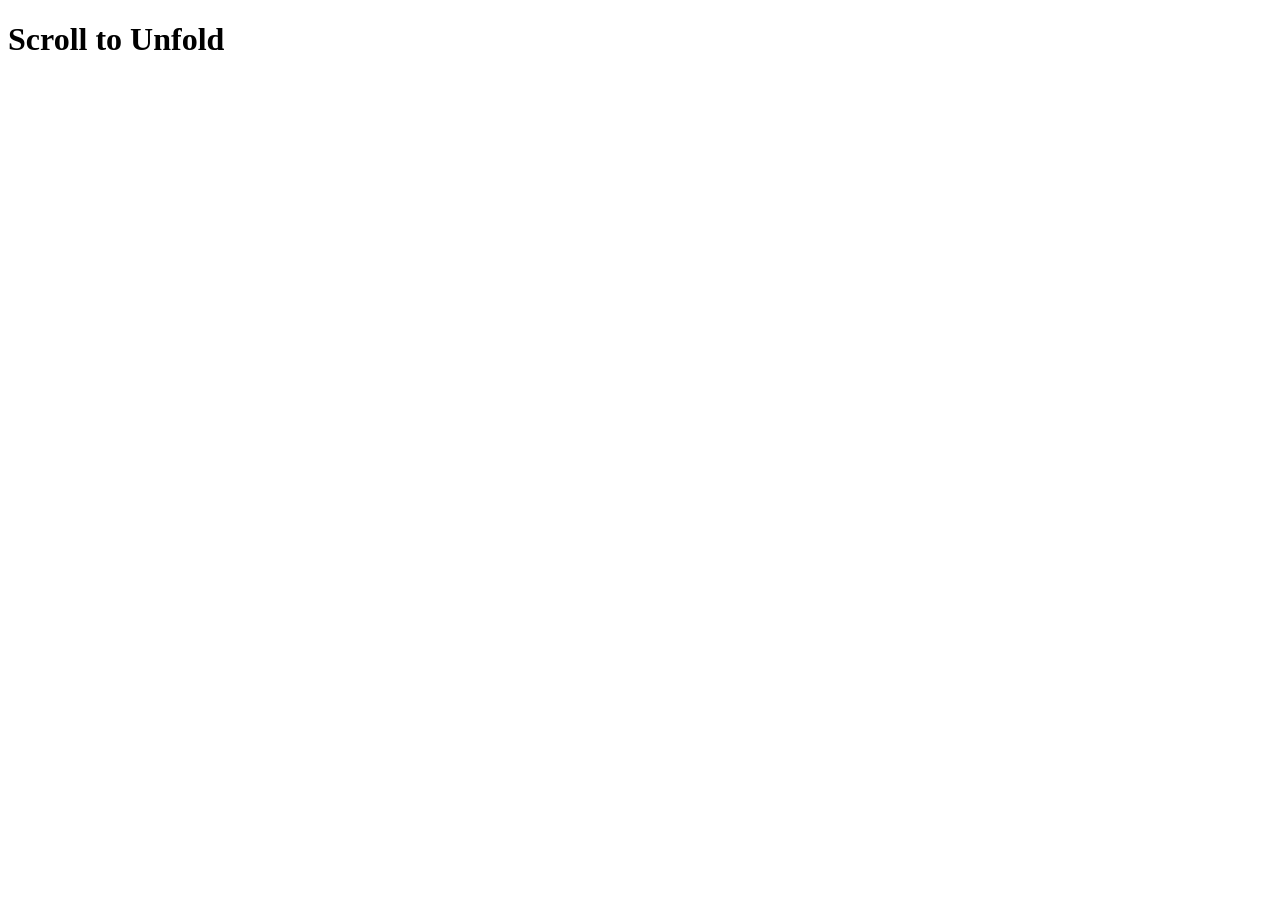
==== index.html @ ff573150 "Folding_animation" ====
<!doctype html>
<html lang="en">
<head>
  <meta charset="utf-8" />
  <meta name="viewport" content="width=device-width, initial-scale=1" />
  <title>Scroll Tri-Fold Animation</title>
</head>
<body>
  <header class="intro">
    <h1>Scroll to Unfold</h1>
  </header>

  <div class="spacer" aria-hidden="true"></div>

  <section class="scene" id="scene" aria-label="Scroll animation scene">
    <div class="stage">
      <div class="fold" id="fold">
        <div class="panel left" id="left" aria-hidden="true"></div>
        <div class="panel center" id="center" aria-hidden="true"></div>
        <div class="panel right" id="right" aria-hidden="true"></div>
        <div class="edge-shadow left" aria-hidden="true"></div>
        <div class="edge-shadow right" aria-hidden="true"></div>
      </div>
    </div>
  </section>

  <div class="spacer" aria-hidden="true"></div>

  <script src="script.js" defer></script>
</body>
</html>
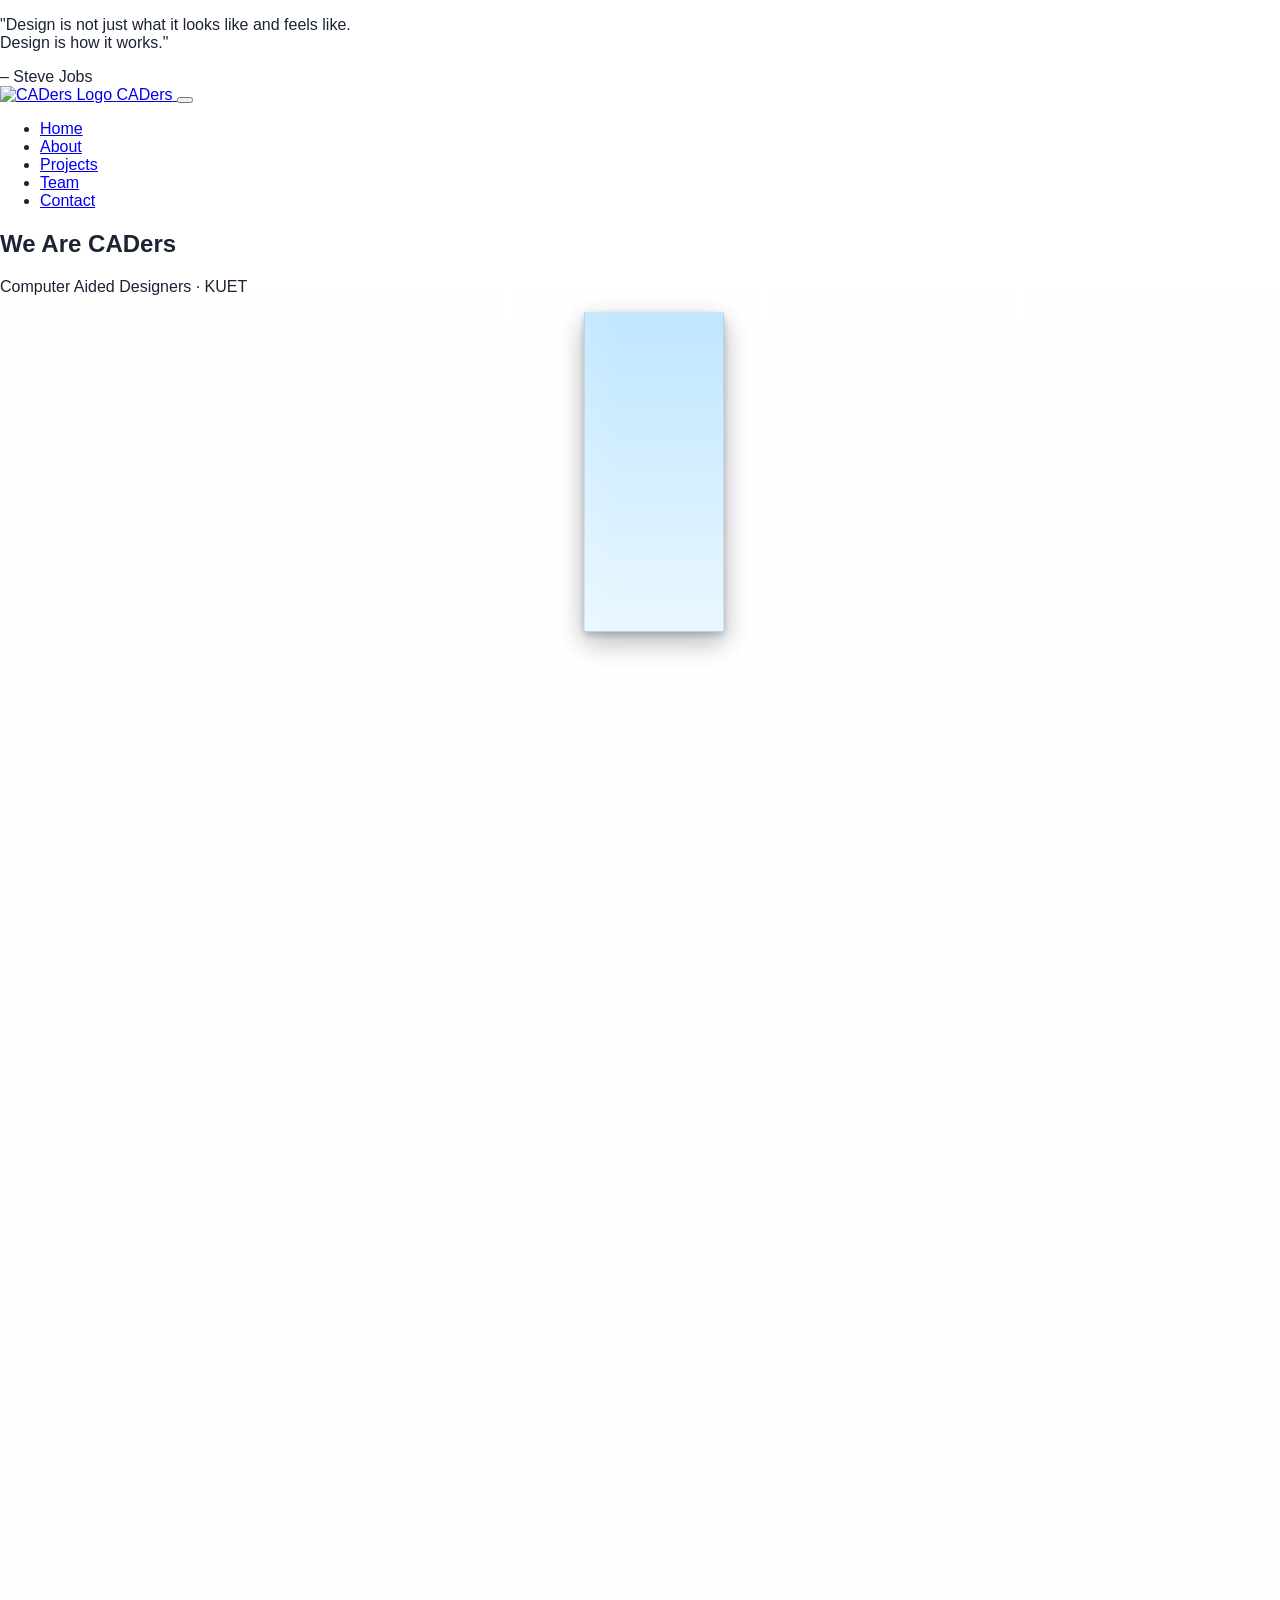
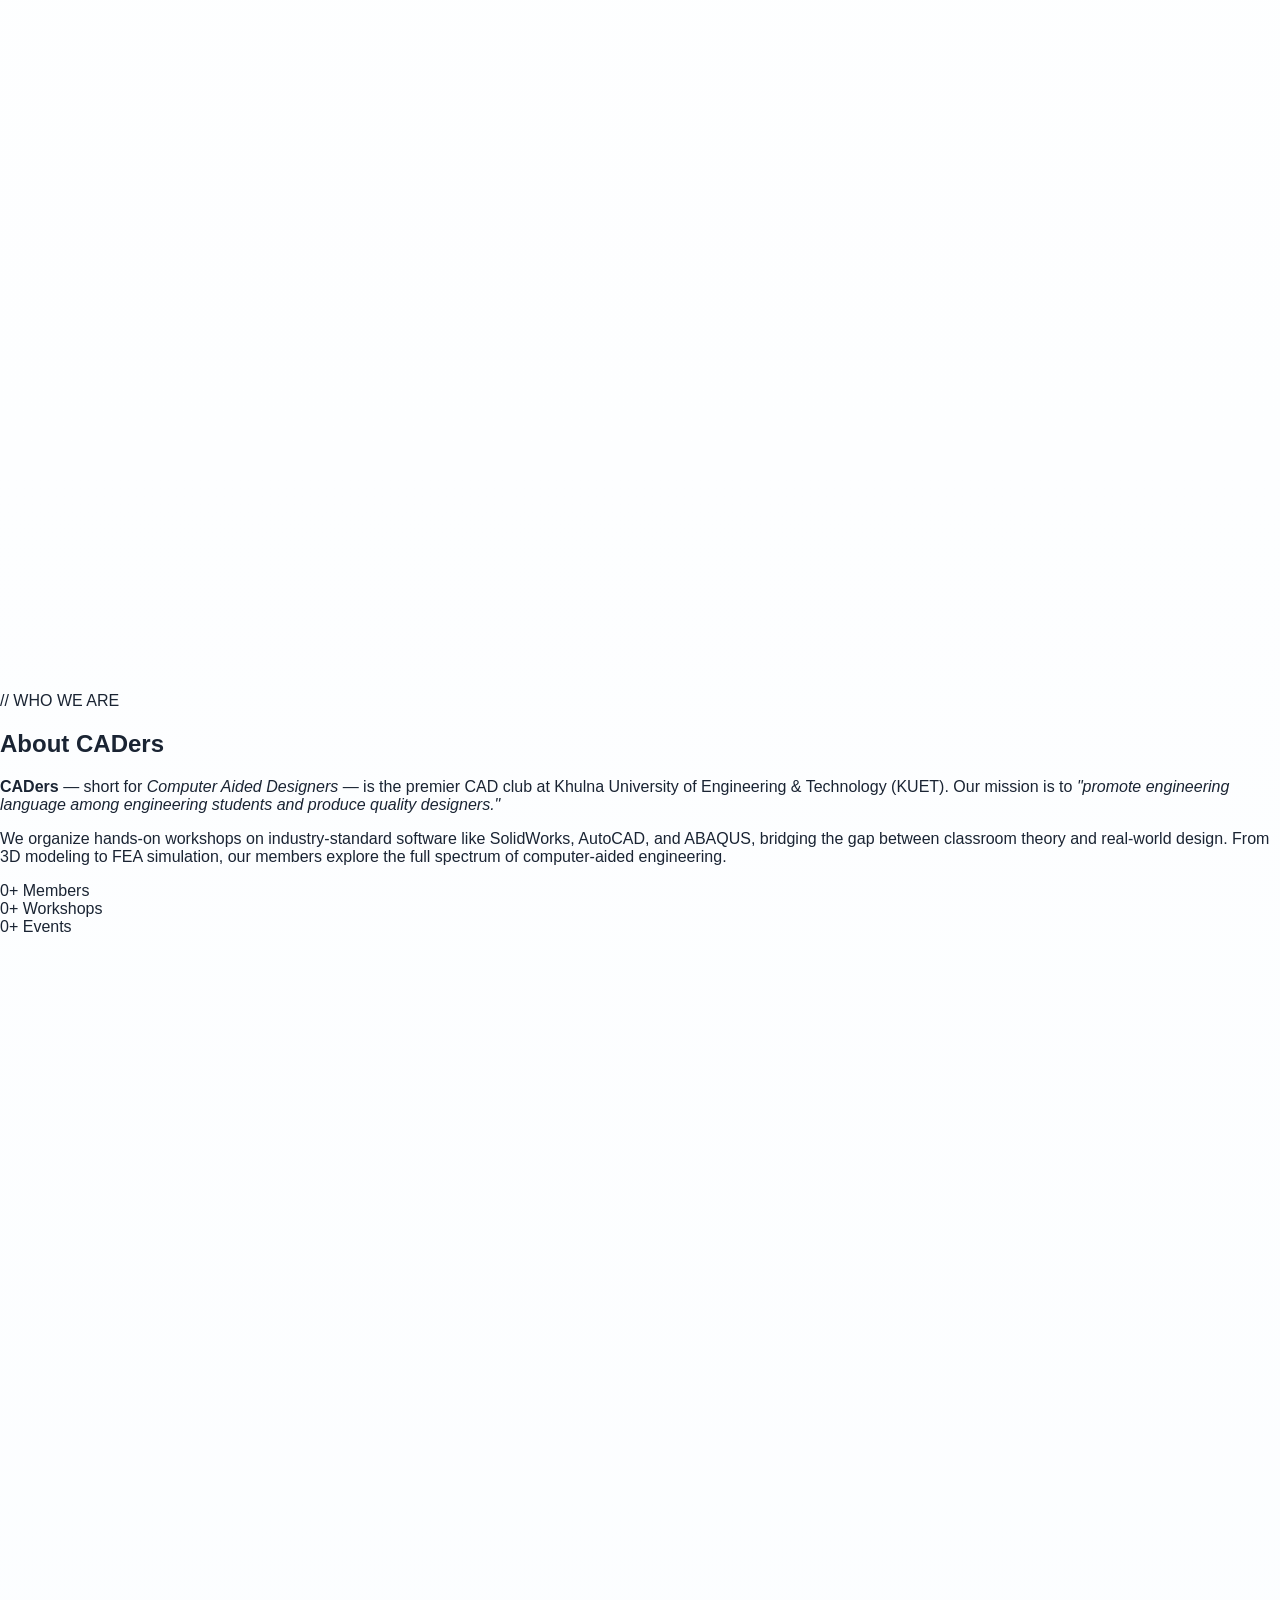
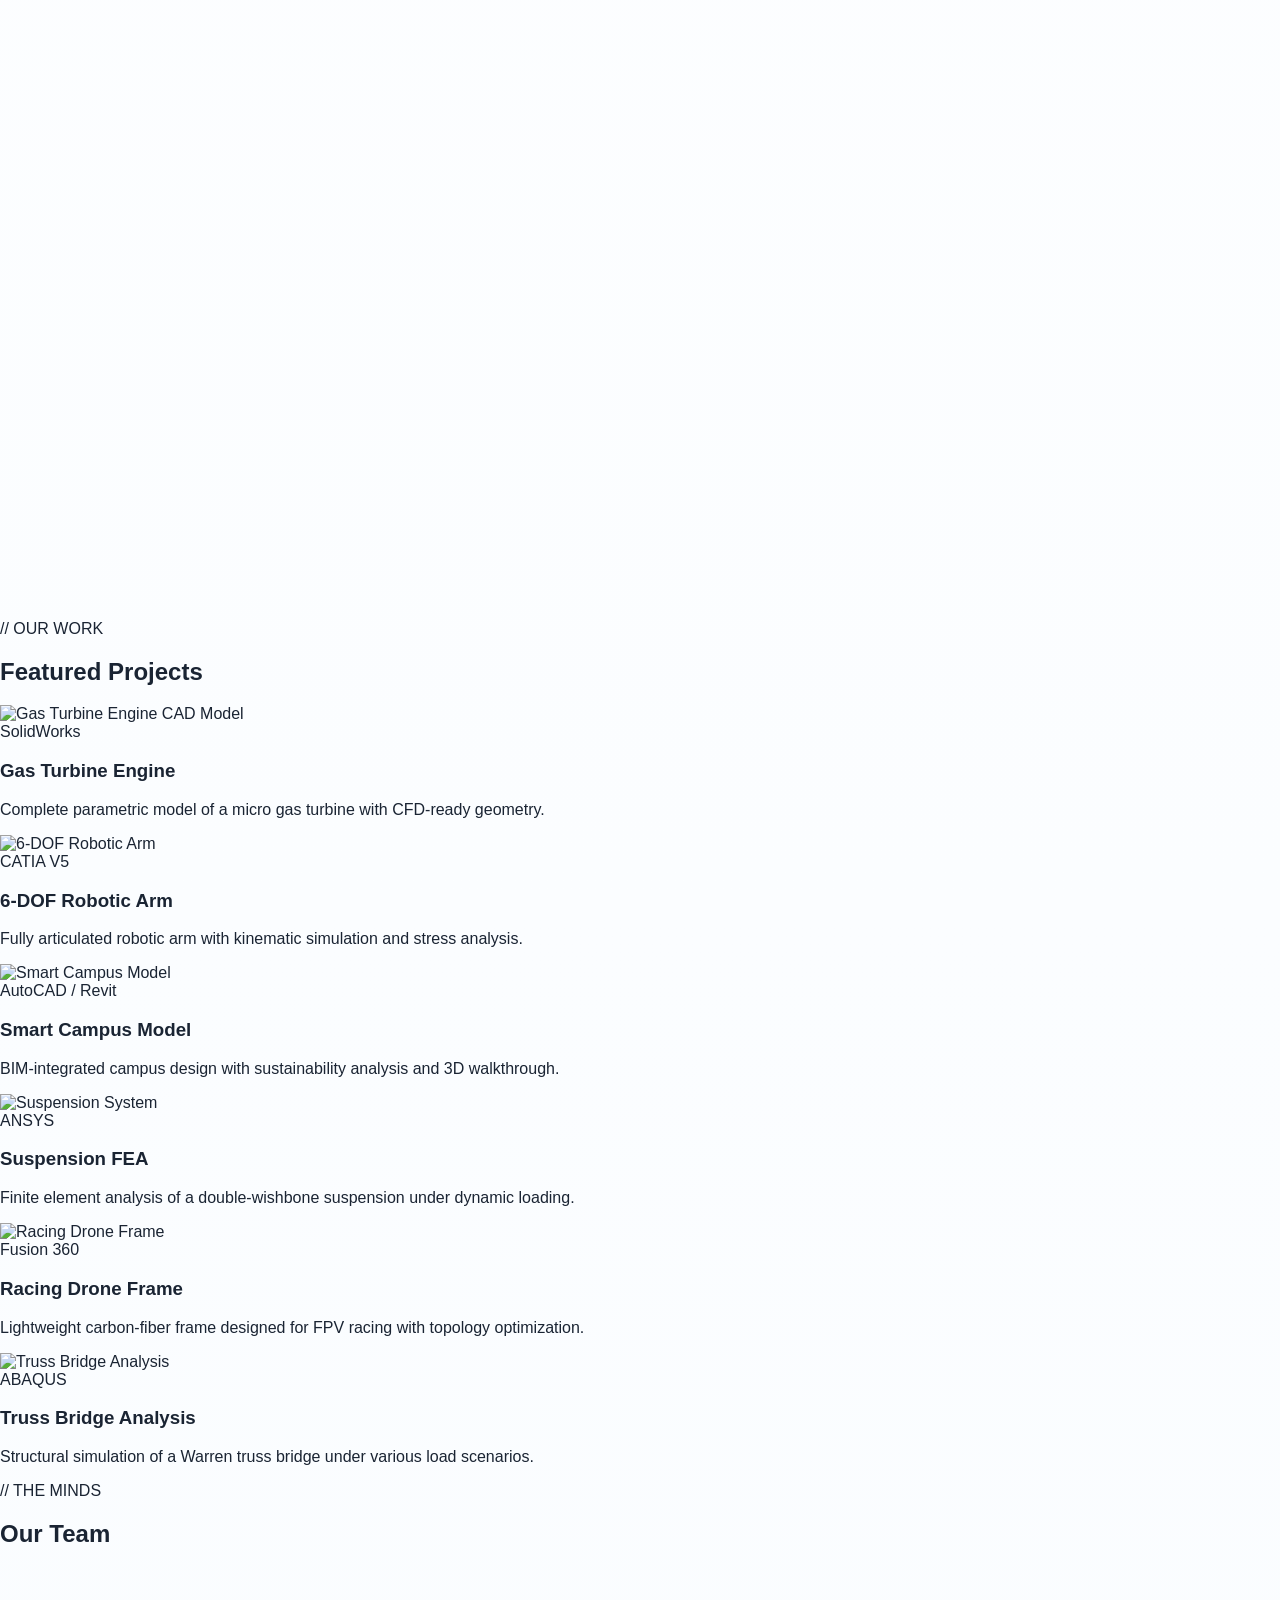
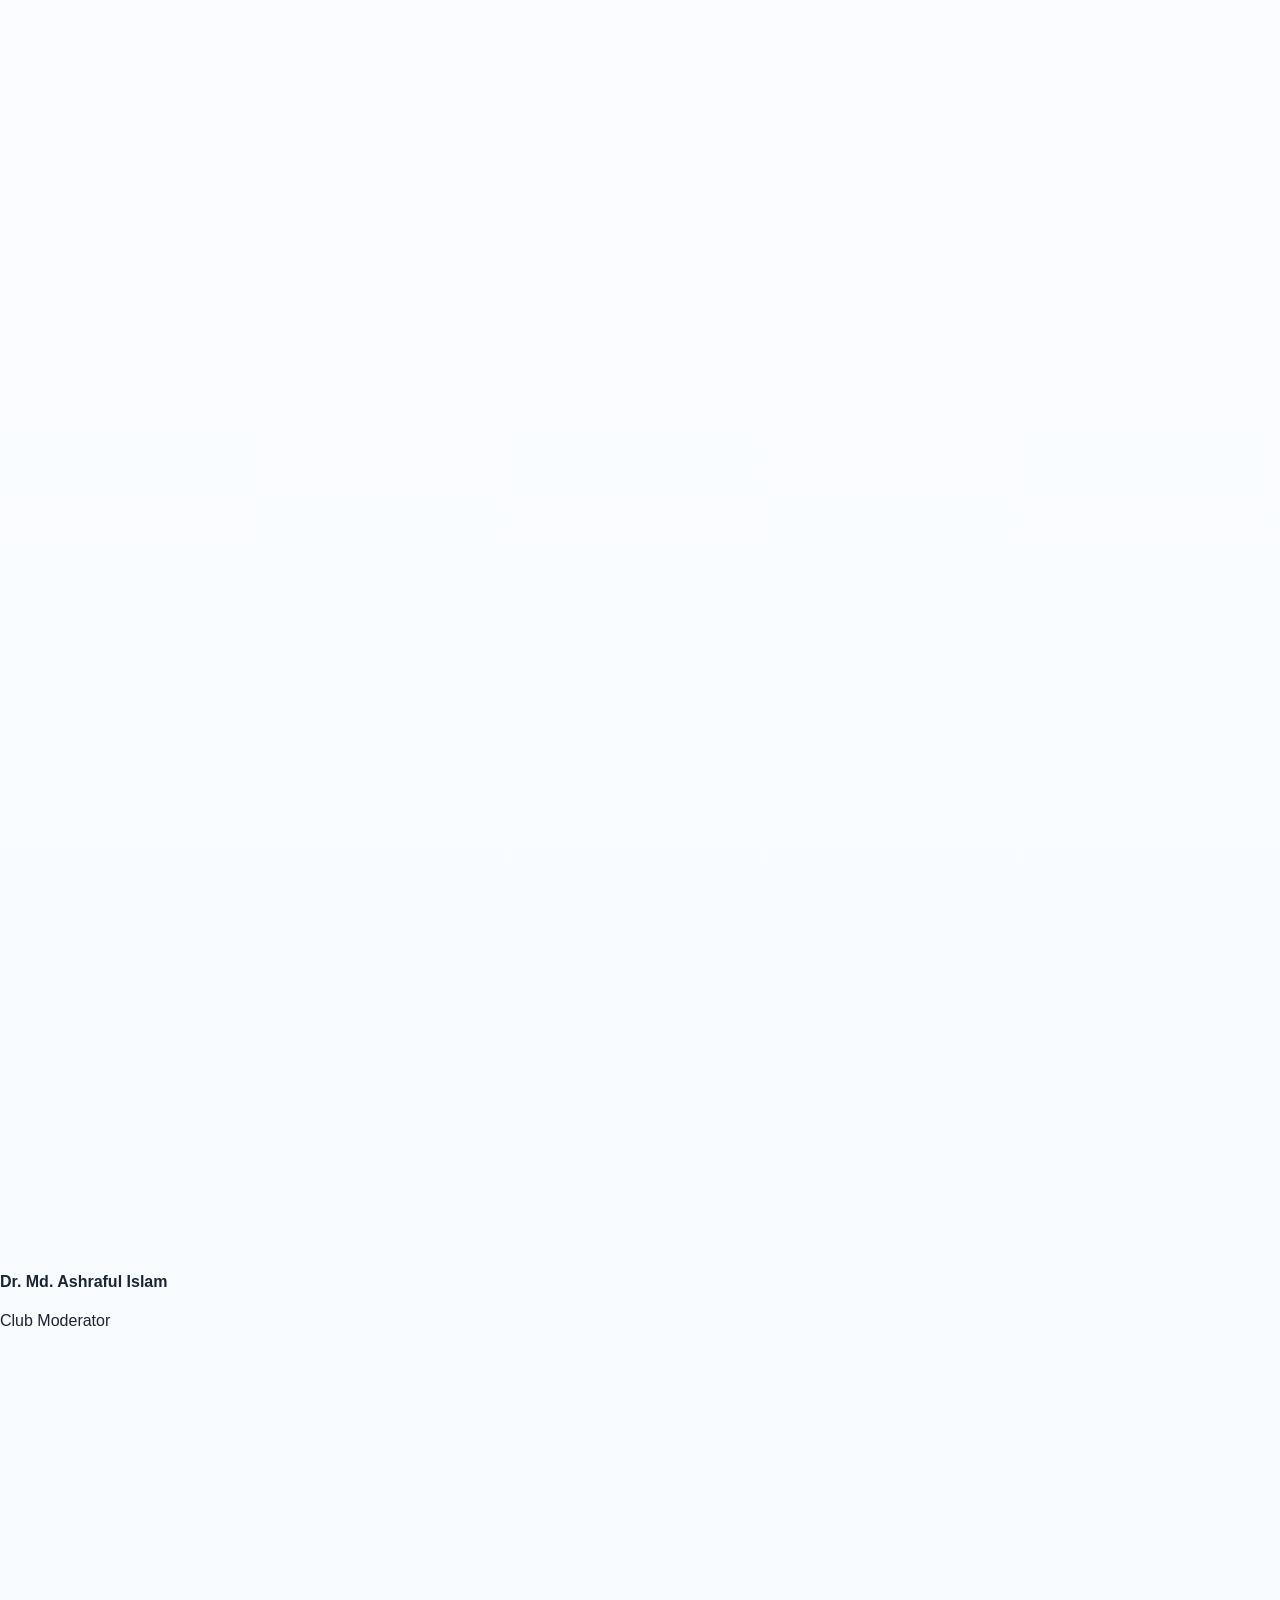
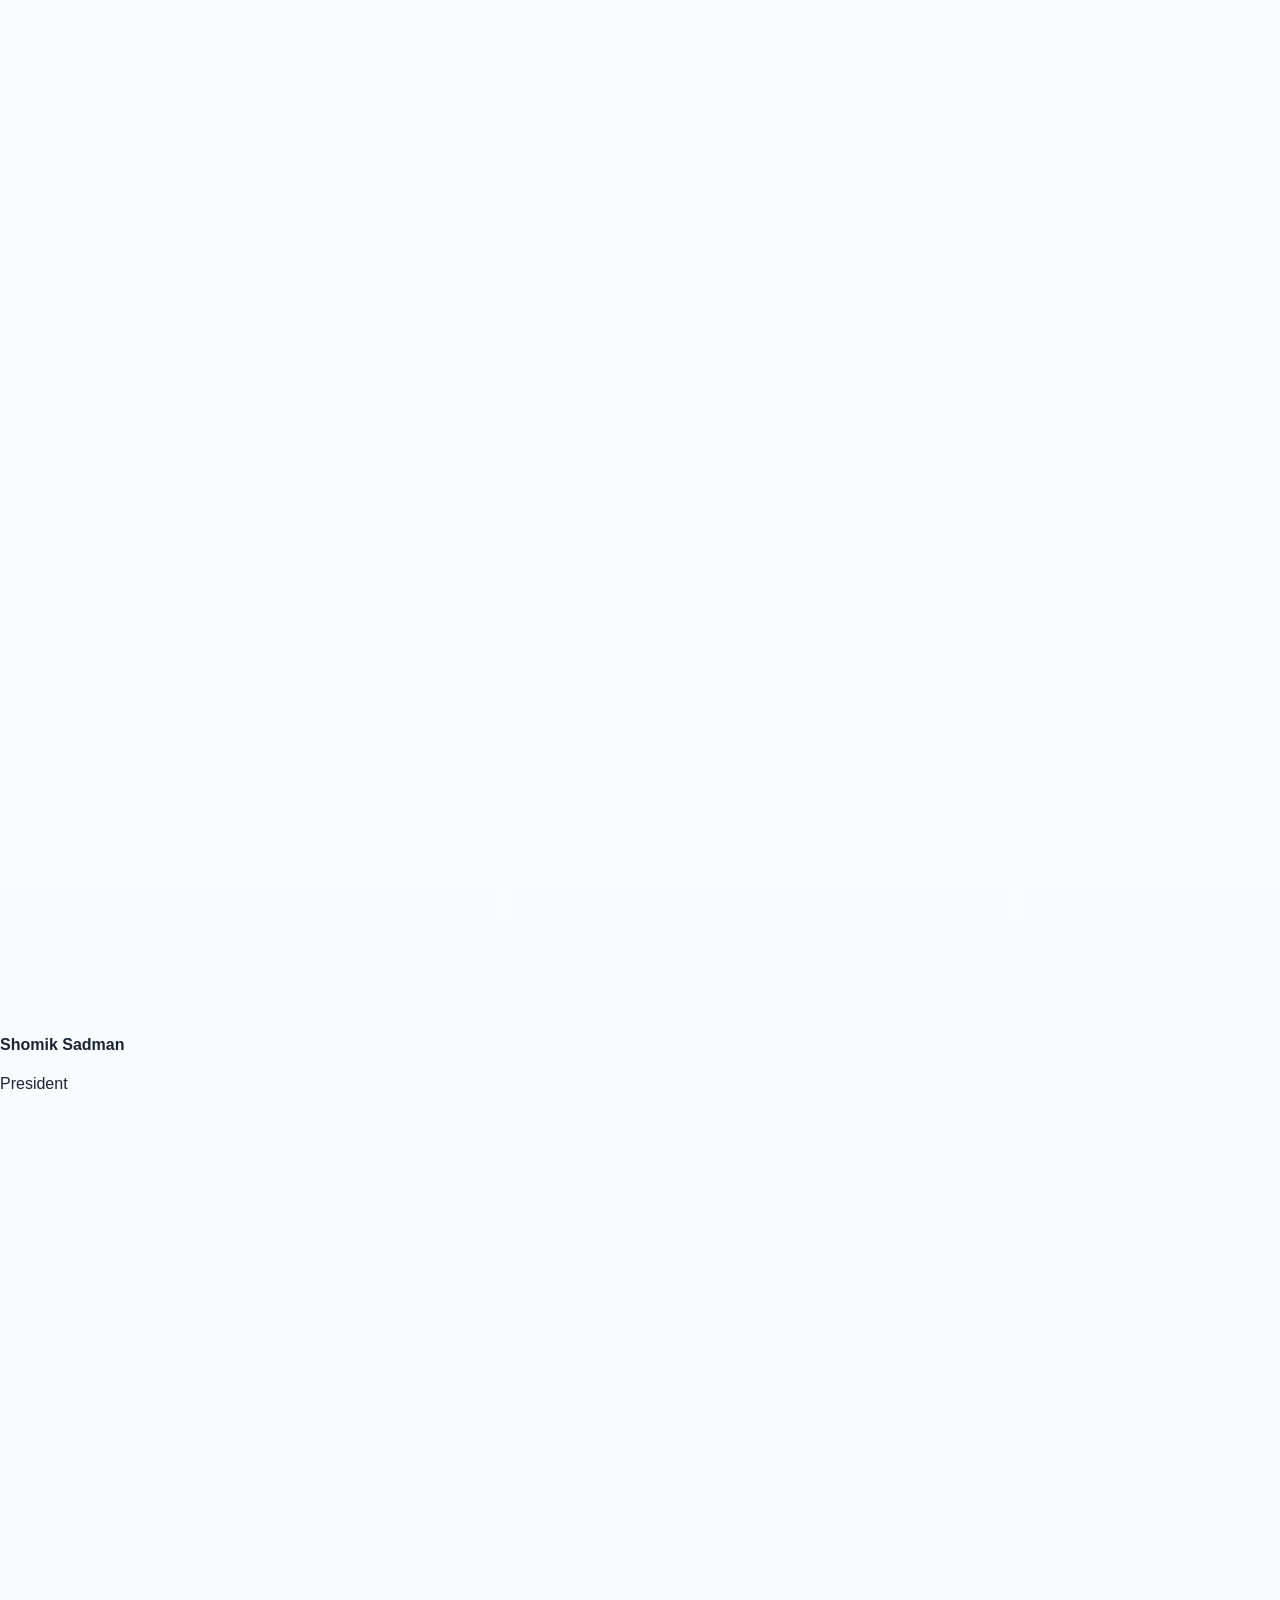
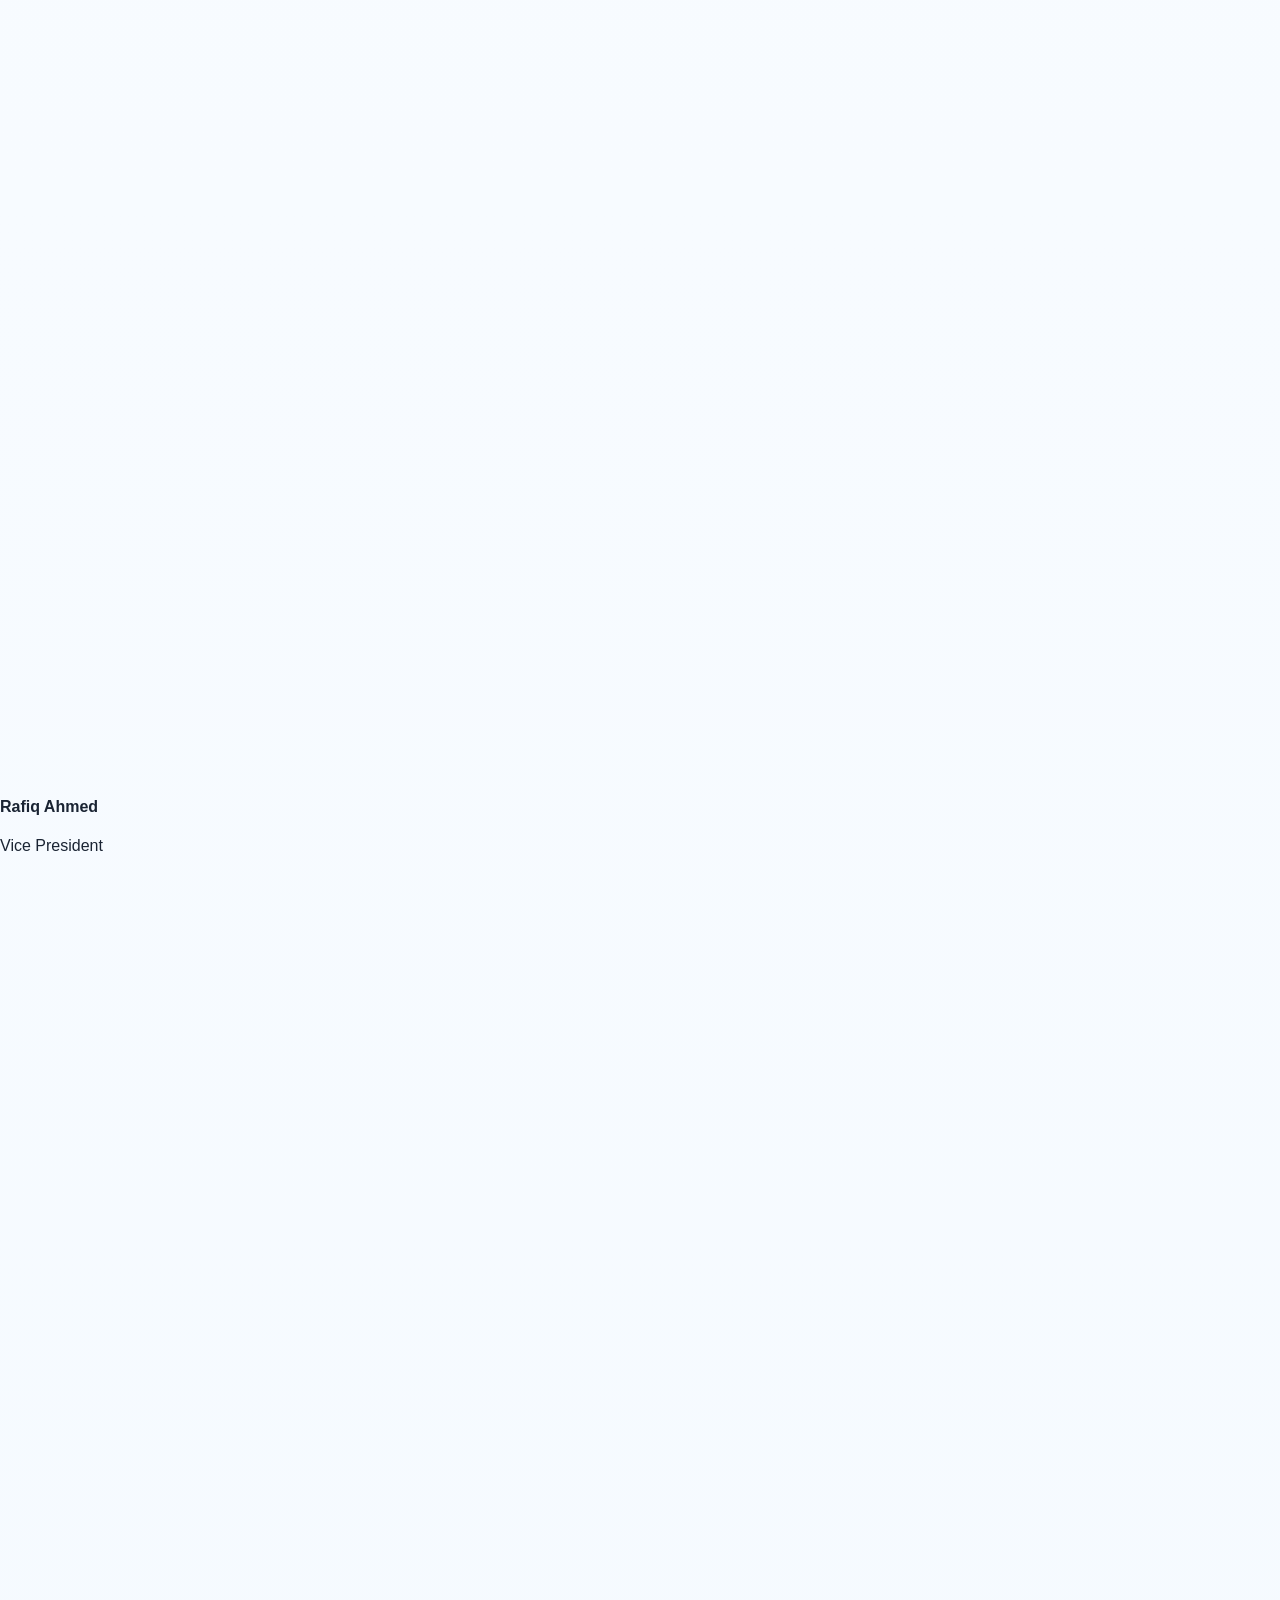
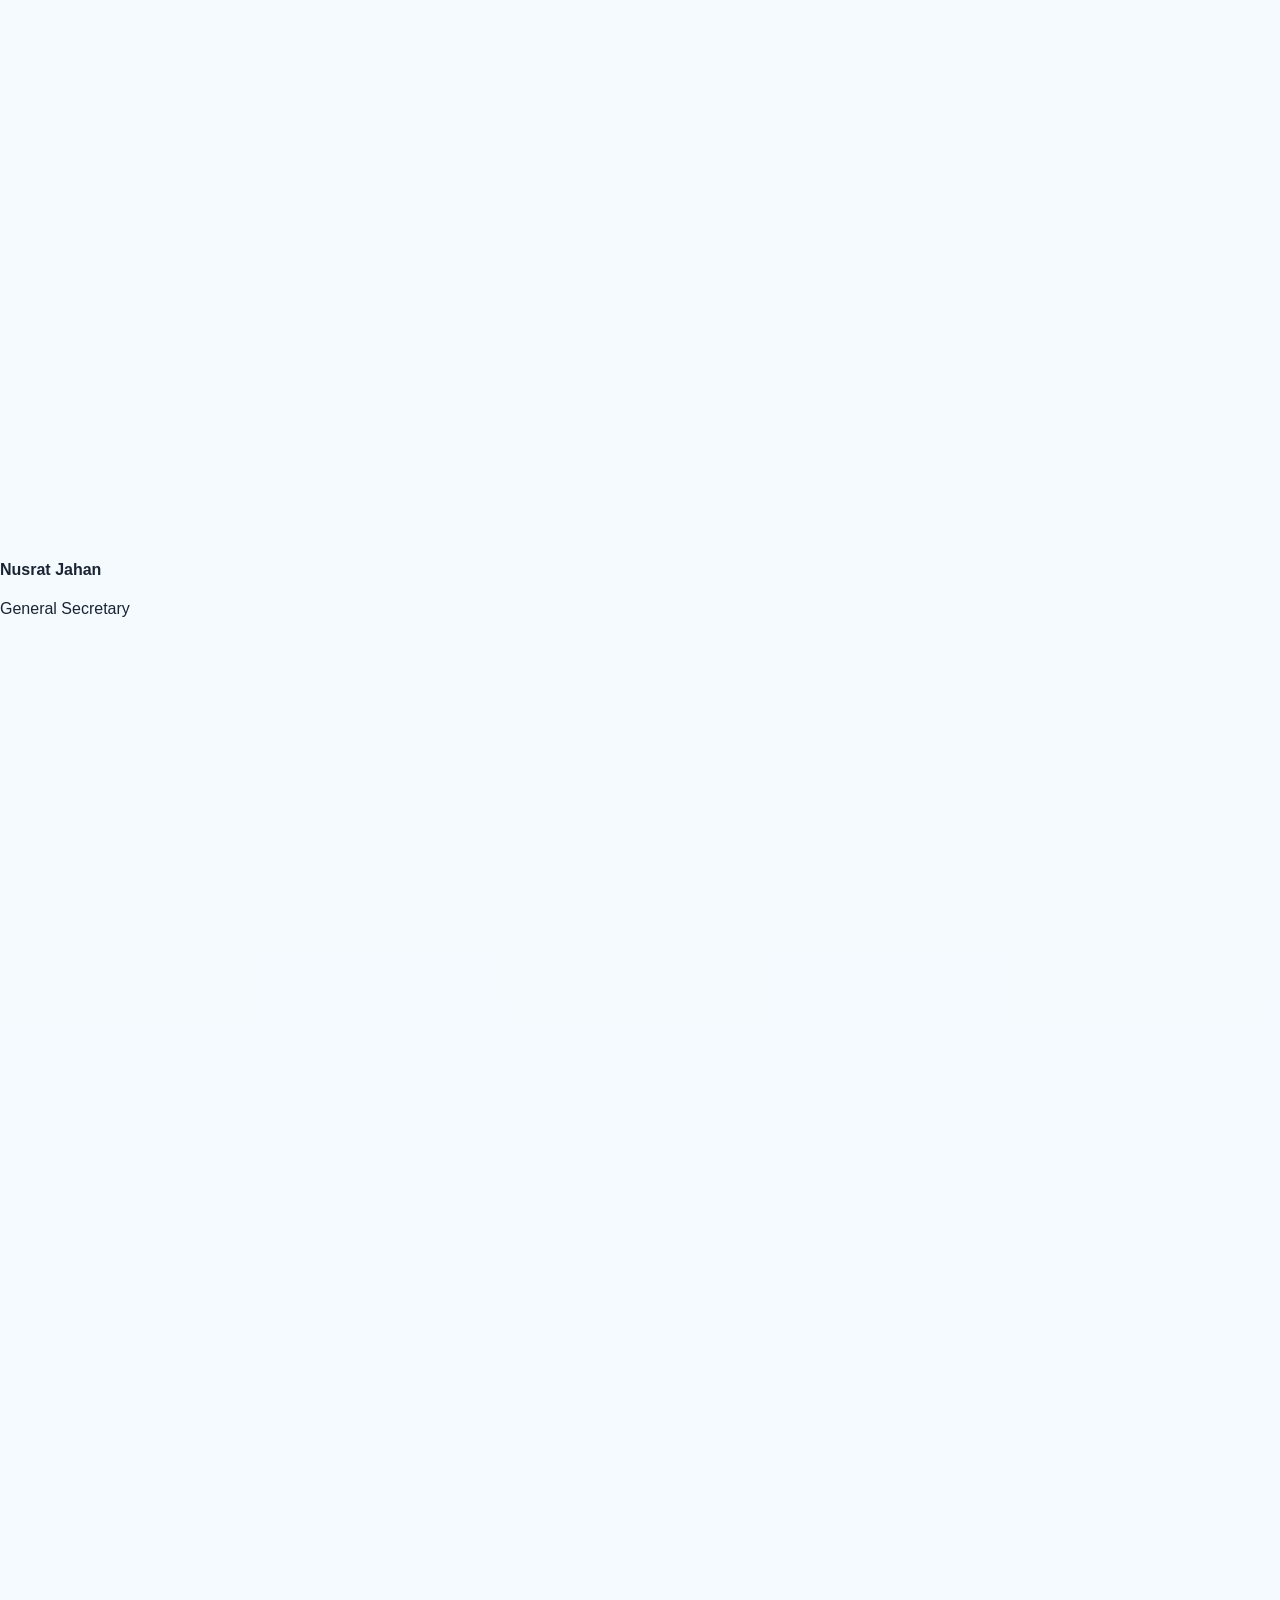
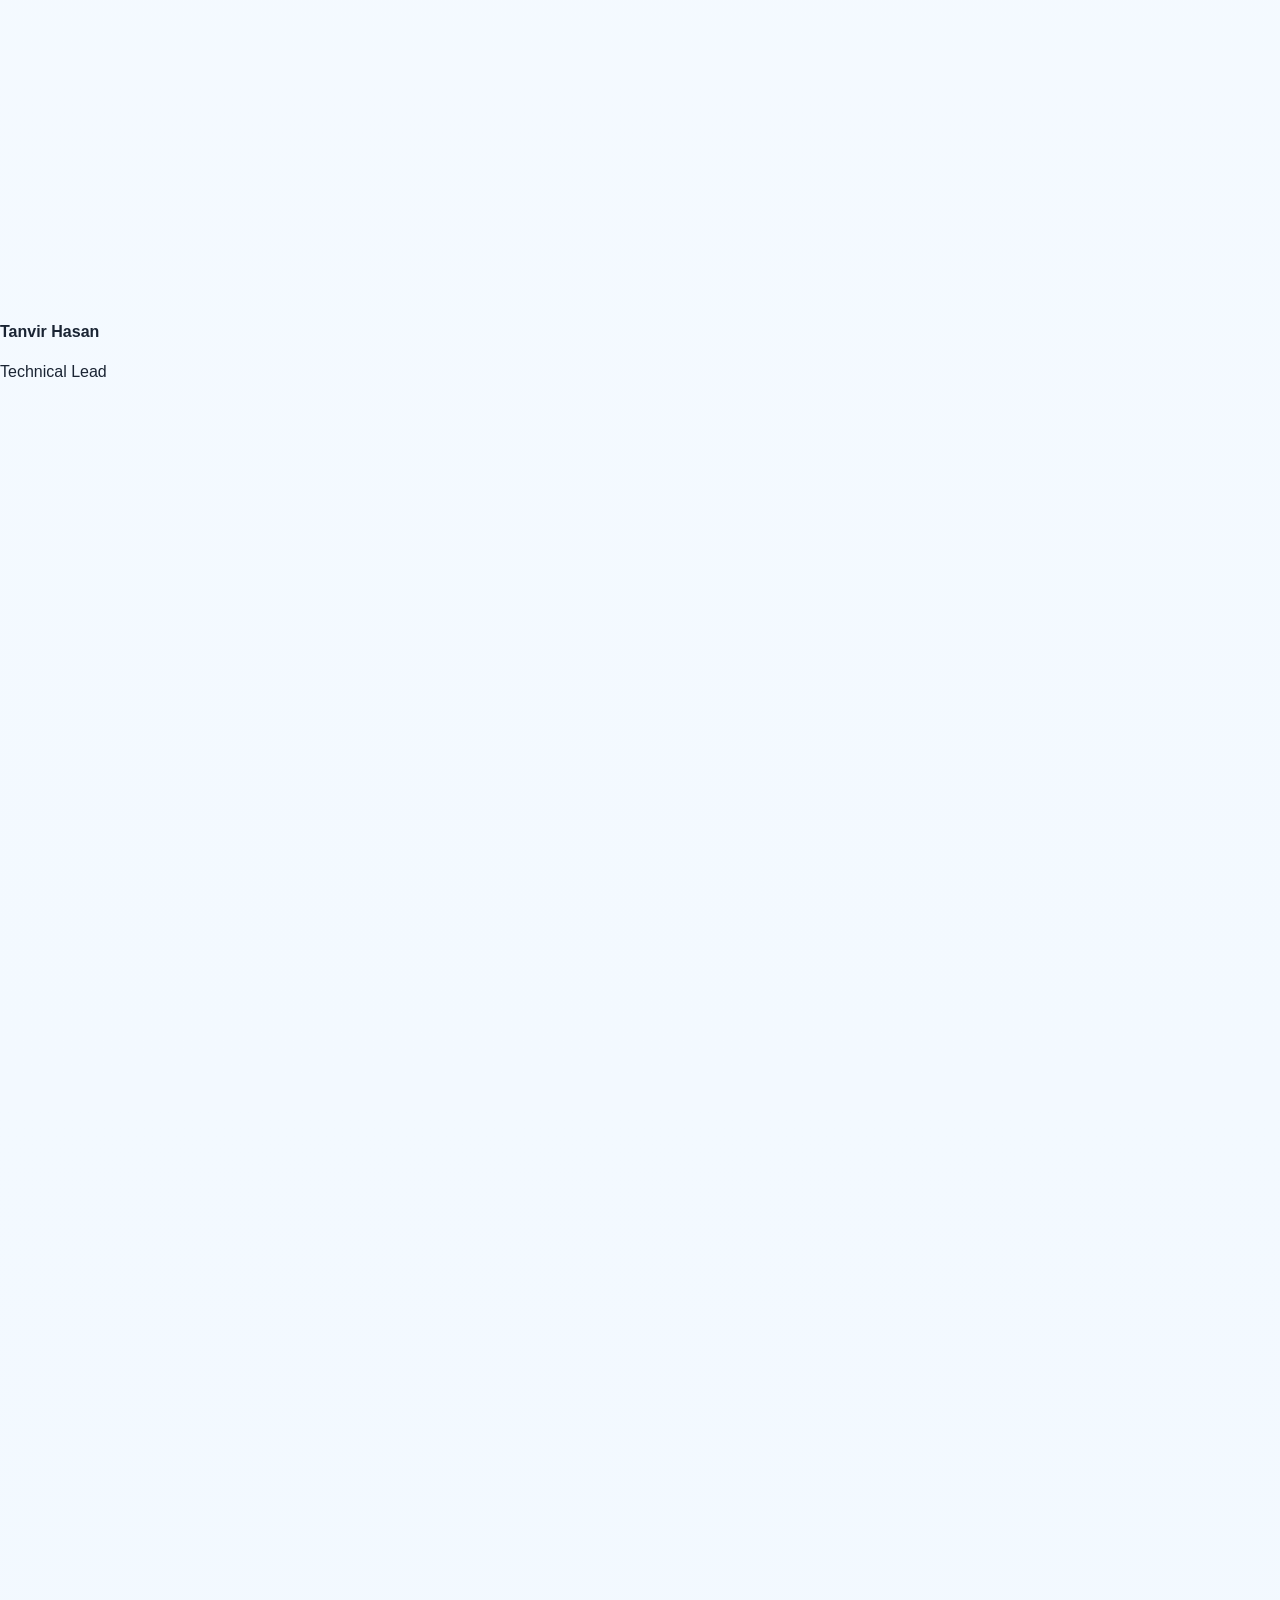
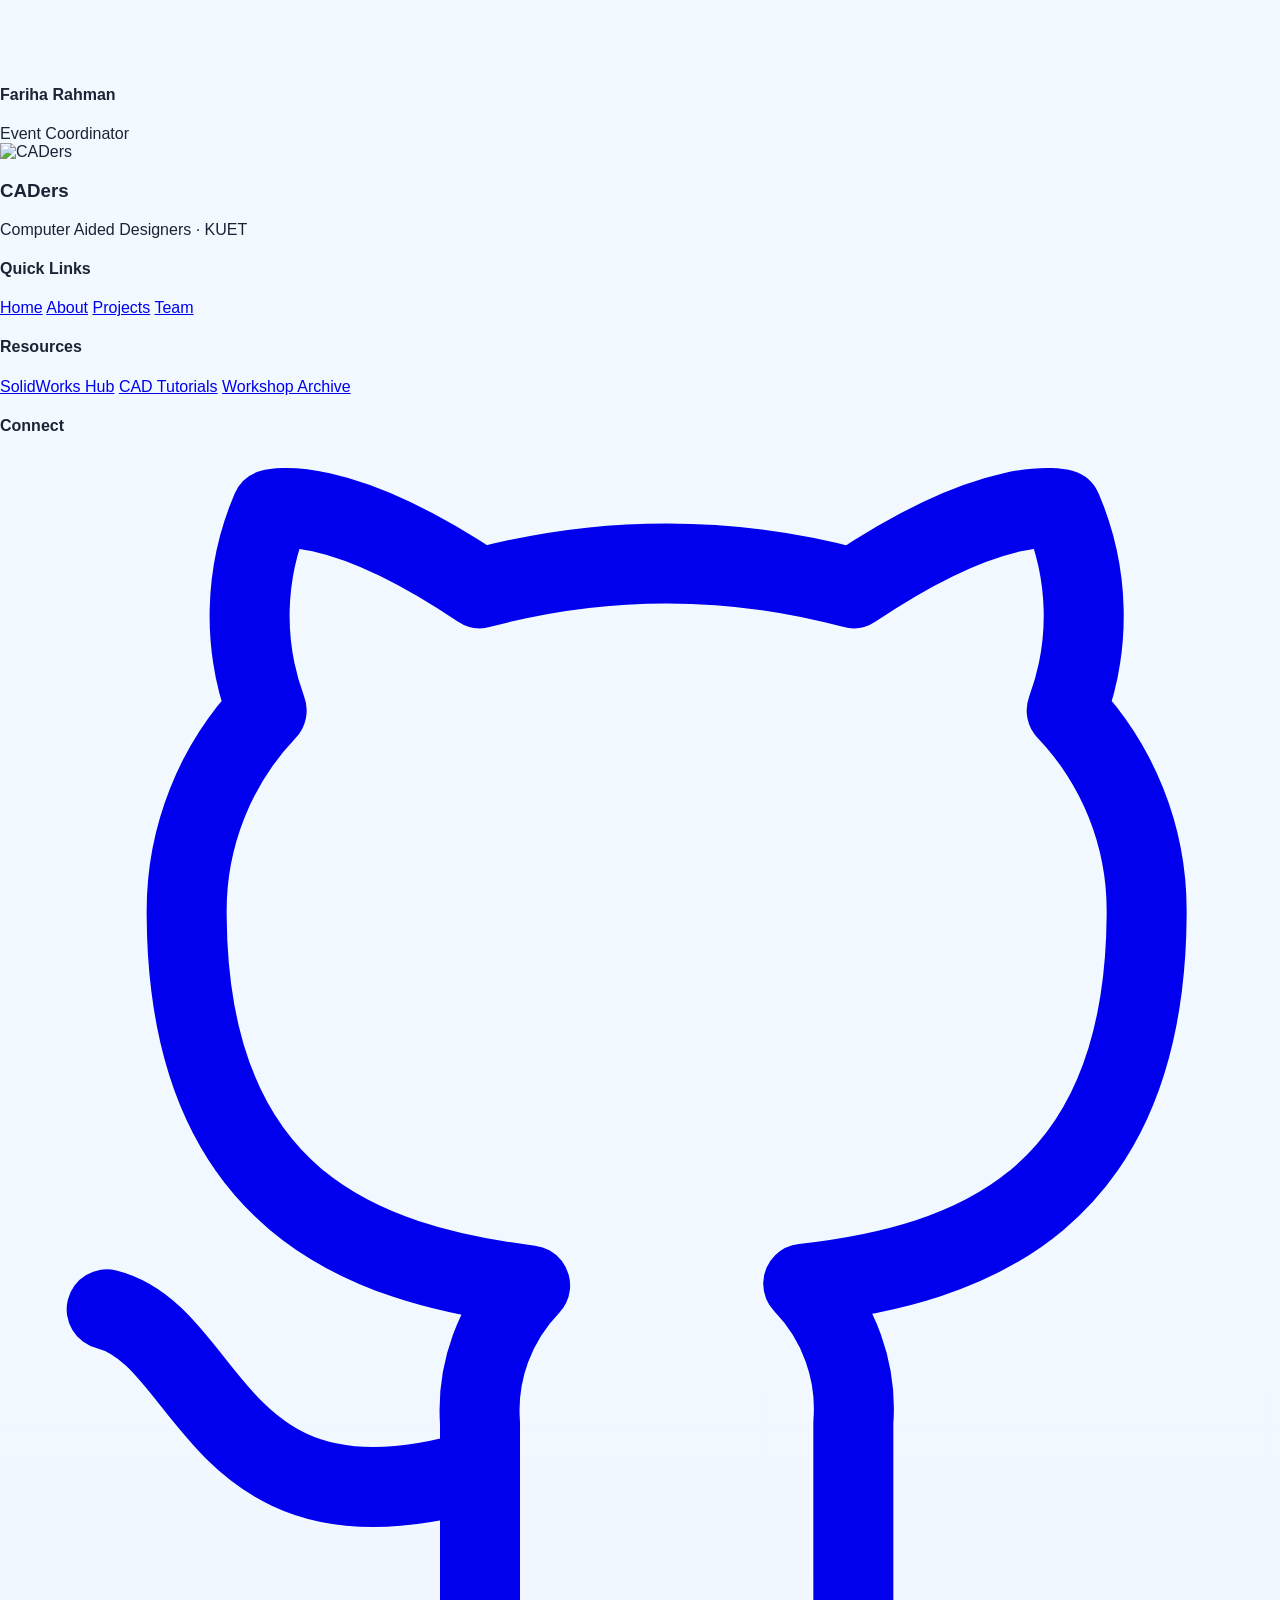
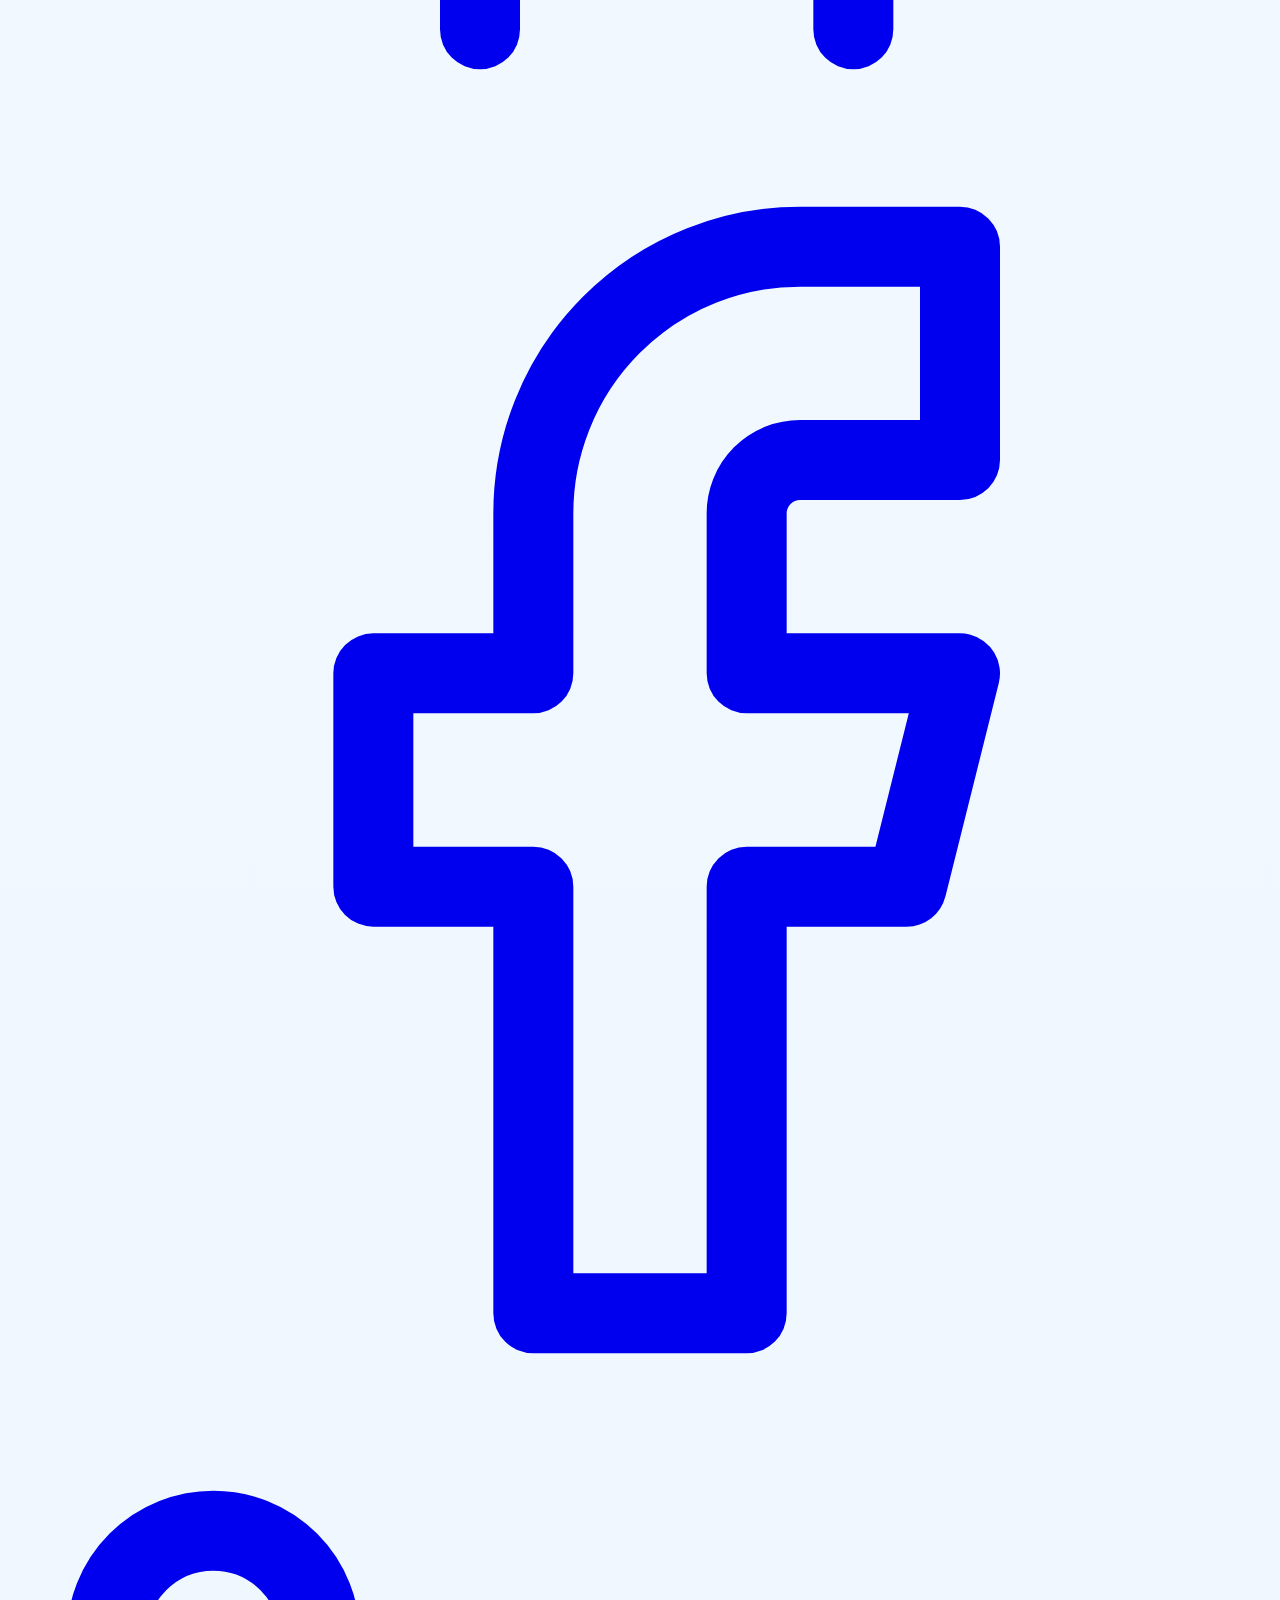
==== commit 0a08db3f: "compatible_html" ====
--- a/index.html
+++ b/index.html
@@ -1,31 +1,321 @@
-<!doctype html>
+<!DOCTYPE html>
 <html lang="en">
 <head>
-  <meta charset="utf-8" />
-  <meta name="viewport" content="width=device-width, initial-scale=1" />
-  <title>Scroll Tri-Fold Animation</title>
+  <meta charset="UTF-8" />
+  <meta name="viewport" content="width=device-width, initial-scale=1.0" />
+  <title>CADers – Computer Aided Designers</title>
+  <meta name="description" content="CADers is a university club dedicated to Computer-Aided Design, promoting engineering language among students and producing quality designers." />
+  <link rel="preconnect" href="https://fonts.googleapis.com" />
+  <link rel="preconnect" href="https://fonts.gstatic.com" crossorigin />
+  <link href="https://fonts.googleapis.com/css2?family=Outfit:wght@300;400;500;600;700;800&family=Space+Grotesk:wght@300;400;500;600;700&display=swap" rel="stylesheet" />
+  <link rel="stylesheet" href="styles.css" />
 </head>
 <body>
-  <header class="intro">
-    <h1>Scroll to Unfold</h1>
-  </header>
-
-  <div class="spacer" aria-hidden="true"></div>
-
-  <section class="scene" id="scene" aria-label="Scroll animation scene">
+
+  <!-- ═══════════════════ QUOTE INTRO OVERLAY ═══════════════════ -->
+  <div id="quote-overlay" class="quote-overlay">
+    <div class="quote-content">
+      <p class="quote-text" id="quote-text">
+        "Design is not just what it looks like and feels like.<br />
+        Design is how it works."
+      </p>
+      <span class="quote-author" id="quote-author">– Steve Jobs</span>
+    </div>
+  </div>
+
+  <!-- ═══════════════════ NAVBAR ═══════════════════ -->
+  <nav class="navbar" id="navbar">
+    <a href="#" class="nav-logo">
+      <img src="Cader.png" alt="CADers Logo" class="nav-logo-img" />
+      <span>CADers</span>
+    </a>
+    <button class="nav-toggle" id="nav-toggle" aria-label="Toggle navigation">
+      <span></span><span></span><span></span>
+    </button>
+    <ul class="nav-links" id="nav-links">
+      <li><a href="#hero">Home</a></li>
+      <li><a href="#about">About</a></li>
+      <li><a href="#projects">Projects</a></li>
+      <li><a href="#team">Team</a></li>
+      <li><a href="#contact">Contact</a></li>
+    </ul>
+  </nav>
+
+  <!-- ═══════════════════ HERO / FOLD ANIMATION ═══════════════════ -->
+  <section class="hero" id="hero">
+    <div class="hero-bg-grid"></div>
+    <div class="hero-content">
+      <h1 class="hero-title" id="hero-title">
+        <span class="hero-line">We Are</span>
+        <span class="hero-line accent">CADers</span>
+      </h1>
+      <p class="hero-sub" id="hero-sub">Computer Aided Designers · KUET</p>
+    </div>
+  </section>
+
+  <!-- Scroll spacer for fold animation -->
+  <div class="fold-spacer" aria-hidden="true"></div>
+
+  <!-- Fold animation scene -->
+  <section class="scene" id="scene" aria-label="Scroll fold animation">
     <div class="stage">
-      <div class="fold" id="fold">
-        <div class="panel left" id="left" aria-hidden="true"></div>
-        <div class="panel center" id="center" aria-hidden="true"></div>
-        <div class="panel right" id="right" aria-hidden="true"></div>
-        <div class="edge-shadow left" aria-hidden="true"></div>
-        <div class="edge-shadow right" aria-hidden="true"></div>
-      </div>
-    </div>
-  </section>
-
-  <div class="spacer" aria-hidden="true"></div>
-
-  <script src="script.js" defer></script>
+      <div class="fold-container" id="fold">
+        <div class="panel panel-left" id="panel-left"></div>
+        <div class="panel panel-center" id="panel-center"></div>
+        <div class="panel panel-right" id="panel-right"></div>
+        <div class="edge-shadow edge-left" aria-hidden="true"></div>
+        <div class="edge-shadow edge-right" aria-hidden="true"></div>
+        <!-- Logo reveal -->
+        <div class="logo-reveal" id="logo-reveal">
+          <img src="Cader.png" alt="CADers Logo" />
+        </div>
+      </div>
+    </div>
+  </section>
+
+  <div class="fold-spacer-bottom" aria-hidden="true"></div>
+
+  <!-- ═══════════════════ ABOUT ═══════════════════ -->
+  <section class="section about" id="about">
+    <div class="container">
+      <div class="section-header">
+        <span class="section-tag">// WHO WE ARE</span>
+        <h2 class="section-title">About <span class="accent">CADers</span></h2>
+      </div>
+      <div class="about-grid">
+        <div class="about-text">
+          <p>
+            <strong>CADers</strong> — short for <em>Computer Aided Designers</em> — is the premier CAD club at
+            Khulna University of Engineering &amp; Technology (KUET). Our mission is to <em>"promote engineering
+            language among engineering students and produce quality designers."</em>
+          </p>
+          <p>
+            We organize hands-on workshops on industry-standard software like SolidWorks, AutoCAD, and ABAQUS,
+            bridging the gap between classroom theory and real-world design. From 3D modeling to FEA simulation,
+            our members explore the full spectrum of computer-aided engineering.
+          </p>
+          <div class="about-stats">
+            <div class="stat-item">
+              <span class="stat-num" data-target="50">0</span><span class="stat-plus">+</span>
+              <span class="stat-label">Members</span>
+            </div>
+            <div class="stat-item">
+              <span class="stat-num" data-target="15">0</span><span class="stat-plus">+</span>
+              <span class="stat-label">Workshops</span>
+            </div>
+            <div class="stat-item">
+              <span class="stat-num" data-target="7">0</span><span class="stat-plus">+</span>
+              <span class="stat-label">Events</span>
+            </div>
+          </div>
+        </div>
+        <div class="about-visual">
+          <div class="cad-wireframe">
+            <svg viewBox="0 0 400 400" fill="none" xmlns="http://www.w3.org/2000/svg">
+              <rect x="60" y="60" width="280" height="280" rx="8" stroke="var(--accent)" stroke-width="1" opacity="0.3"/>
+              <rect x="100" y="100" width="200" height="200" rx="4" stroke="var(--accent)" stroke-width="1.5" opacity="0.5"/>
+              <line x1="60" y1="60" x2="100" y2="100" stroke="var(--accent)" stroke-width="0.8" opacity="0.3"/>
+              <line x1="340" y1="60" x2="300" y2="100" stroke="var(--accent)" stroke-width="0.8" opacity="0.3"/>
+              <line x1="60" y1="340" x2="100" y2="300" stroke="var(--accent)" stroke-width="0.8" opacity="0.3"/>
+              <line x1="340" y1="340" x2="300" y2="300" stroke="var(--accent)" stroke-width="0.8" opacity="0.3"/>
+              <circle cx="200" cy="200" r="60" stroke="var(--accent)" stroke-width="1.5" opacity="0.6"/>
+              <circle cx="200" cy="200" r="30" stroke="var(--accent)" stroke-width="1" opacity="0.4"/>
+              <line x1="200" y1="100" x2="200" y2="300" stroke="var(--accent)" stroke-width="0.6" opacity="0.25" stroke-dasharray="4 4"/>
+              <line x1="100" y1="200" x2="300" y2="200" stroke="var(--accent)" stroke-width="0.6" opacity="0.25" stroke-dasharray="4 4"/>
+              <!-- dimension lines -->
+              <line x1="80" y1="50" x2="320" y2="50" stroke="var(--accent)" stroke-width="0.5" opacity="0.3"/>
+              <line x1="80" y1="46" x2="80" y2="54" stroke="var(--accent)" stroke-width="0.5" opacity="0.3"/>
+              <line x1="320" y1="46" x2="320" y2="54" stroke="var(--accent)" stroke-width="0.5" opacity="0.3"/>
+              <text x="200" y="46" text-anchor="middle" fill="var(--accent)" font-size="8" opacity="0.4" font-family="Space Grotesk">240mm</text>
+            </svg>
+          </div>
+        </div>
+      </div>
+    </div>
+  </section>
+
+  <!-- ═══════════════════ PROJECTS / WORK ═══════════════════ -->
+  <section class="section projects" id="projects">
+    <div class="container">
+      <div class="section-header">
+        <span class="section-tag">// OUR WORK</span>
+        <h2 class="section-title">Featured <span class="accent">Projects</span></h2>
+      </div>
+      <div class="projects-grid">
+        <article class="project-card" id="project-1">
+          <div class="project-img">
+            <img src="assets/project-turbine.png" alt="Gas Turbine Engine CAD Model" loading="lazy" />
+          </div>
+          <div class="project-info">
+            <span class="project-tag">SolidWorks</span>
+            <h3>Gas Turbine Engine</h3>
+            <p>Complete parametric model of a micro gas turbine with CFD-ready geometry.</p>
+          </div>
+        </article>
+        <article class="project-card" id="project-2">
+          <div class="project-img">
+            <img src="assets/project-robot.png" alt="6-DOF Robotic Arm" loading="lazy" />
+          </div>
+          <div class="project-info">
+            <span class="project-tag">CATIA V5</span>
+            <h3>6-DOF Robotic Arm</h3>
+            <p>Fully articulated robotic arm with kinematic simulation and stress analysis.</p>
+          </div>
+        </article>
+        <article class="project-card" id="project-3">
+          <div class="project-img">
+            <img src="assets/project-architecture.png" alt="Smart Campus Model" loading="lazy" />
+          </div>
+          <div class="project-info">
+            <span class="project-tag">AutoCAD / Revit</span>
+            <h3>Smart Campus Model</h3>
+            <p>BIM-integrated campus design with sustainability analysis and 3D walkthrough.</p>
+          </div>
+        </article>
+        <article class="project-card" id="project-4">
+          <div class="project-img">
+            <img src="assets/project-automotive.png" alt="Suspension System" loading="lazy" />
+          </div>
+          <div class="project-info">
+            <span class="project-tag">ANSYS</span>
+            <h3>Suspension FEA</h3>
+            <p>Finite element analysis of a double-wishbone suspension under dynamic loading.</p>
+          </div>
+        </article>
+        <article class="project-card" id="project-5">
+          <div class="project-img">
+            <img src="assets/project-drone.png" alt="Racing Drone Frame" loading="lazy" />
+          </div>
+          <div class="project-info">
+            <span class="project-tag">Fusion 360</span>
+            <h3>Racing Drone Frame</h3>
+            <p>Lightweight carbon-fiber frame designed for FPV racing with topology optimization.</p>
+          </div>
+        </article>
+        <article class="project-card" id="project-6">
+          <div class="project-img">
+            <img src="assets/project-bridge.png" alt="Truss Bridge Analysis" loading="lazy" />
+          </div>
+          <div class="project-info">
+            <span class="project-tag">ABAQUS</span>
+            <h3>Truss Bridge Analysis</h3>
+            <p>Structural simulation of a Warren truss bridge under various load scenarios.</p>
+          </div>
+        </article>
+      </div>
+    </div>
+  </section>
+
+  <!-- ═══════════════════ TEAM ═══════════════════ -->
+  <section class="section team" id="team">
+    <div class="container">
+      <div class="section-header">
+        <span class="section-tag">// THE MINDS</span>
+        <h2 class="section-title">Our <span class="accent">Team</span></h2>
+      </div>
+      <div class="team-grid">
+        <div class="team-card" id="team-1">
+          <div class="team-avatar">
+            <svg viewBox="0 0 80 80" fill="none"><circle cx="40" cy="30" r="14" stroke="var(--accent)" stroke-width="1.5"/><path d="M12 72c0-15.46 12.54-28 28-28s28 12.54 28 28" stroke="var(--accent)" stroke-width="1.5"/></svg>
+          </div>
+          <h4>Dr. Md. Ashraful Islam</h4>
+          <span class="team-role">Club Moderator</span>
+        </div>
+        <div class="team-card" id="team-2">
+          <div class="team-avatar">
+            <svg viewBox="0 0 80 80" fill="none"><circle cx="40" cy="30" r="14" stroke="var(--accent)" stroke-width="1.5"/><path d="M12 72c0-15.46 12.54-28 28-28s28 12.54 28 28" stroke="var(--accent)" stroke-width="1.5"/></svg>
+          </div>
+          <h4>Shomik Sadman</h4>
+          <span class="team-role">President</span>
+        </div>
+        <div class="team-card" id="team-3">
+          <div class="team-avatar">
+            <svg viewBox="0 0 80 80" fill="none"><circle cx="40" cy="30" r="14" stroke="var(--accent)" stroke-width="1.5"/><path d="M12 72c0-15.46 12.54-28 28-28s28 12.54 28 28" stroke="var(--accent)" stroke-width="1.5"/></svg>
+          </div>
+          <h4>Rafiq Ahmed</h4>
+          <span class="team-role">Vice President</span>
+        </div>
+        <div class="team-card" id="team-4">
+          <div class="team-avatar">
+            <svg viewBox="0 0 80 80" fill="none"><circle cx="40" cy="30" r="14" stroke="var(--accent)" stroke-width="1.5"/><path d="M12 72c0-15.46 12.54-28 28-28s28 12.54 28 28" stroke="var(--accent)" stroke-width="1.5"/></svg>
+          </div>
+          <h4>Nusrat Jahan</h4>
+          <span class="team-role">General Secretary</span>
+        </div>
+        <div class="team-card" id="team-5">
+          <div class="team-avatar">
+            <svg viewBox="0 0 80 80" fill="none"><circle cx="40" cy="30" r="14" stroke="var(--accent)" stroke-width="1.5"/><path d="M12 72c0-15.46 12.54-28 28-28s28 12.54 28 28" stroke="var(--accent)" stroke-width="1.5"/></svg>
+          </div>
+          <h4>Tanvir Hasan</h4>
+          <span class="team-role">Technical Lead</span>
+        </div>
+        <div class="team-card" id="team-6">
+          <div class="team-avatar">
+            <svg viewBox="0 0 80 80" fill="none"><circle cx="40" cy="30" r="14" stroke="var(--accent)" stroke-width="1.5"/><path d="M12 72c0-15.46 12.54-28 28-28s28 12.54 28 28" stroke="var(--accent)" stroke-width="1.5"/></svg>
+          </div>
+          <h4>Fariha Rahman</h4>
+          <span class="team-role">Event Coordinator</span>
+        </div>
+      </div>
+    </div>
+  </section>
+
+  <!-- ═══════════════════ CONTACT / FOOTER ═══════════════════ -->
+  <footer class="footer" id="contact">
+    <div class="container">
+      <div class="footer-top">
+        <div class="footer-brand">
+          <img src="Cader.png" alt="CADers" class="footer-logo" />
+          <h3>CADers</h3>
+          <p>Computer Aided Designers · KUET</p>
+        </div>
+        <div class="footer-links-group">
+          <h4>Quick Links</h4>
+          <a href="#hero">Home</a>
+          <a href="#about">About</a>
+          <a href="#projects">Projects</a>
+          <a href="#team">Team</a>
+        </div>
+        <div class="footer-links-group">
+          <h4>Resources</h4>
+          <a href="#">SolidWorks Hub</a>
+          <a href="#">CAD Tutorials</a>
+          <a href="#">Workshop Archive</a>
+        </div>
+        <div class="footer-connect">
+          <h4>Connect</h4>
+          <div class="social-links">
+            <!-- GitHub -->
+            <a href="https://github.com/CADers-KUET" target="_blank" rel="noopener" aria-label="GitHub" class="social-link" id="social-github">
+              <svg viewBox="0 0 24 24" fill="none" stroke="currentColor" stroke-width="1.5" stroke-linecap="round" stroke-linejoin="round"><path d="M9 19c-5 1.5-5-2.5-7-3m14 6v-3.87a3.37 3.37 0 0 0-.94-2.61c3.14-.35 6.44-1.54 6.44-7A5.44 5.44 0 0 0 20 4.77 5.07 5.07 0 0 0 19.91 1S18.73.65 16 2.48a13.38 13.38 0 0 0-7 0C6.27.65 5.09 1 5.09 1A5.07 5.07 0 0 0 5 4.77a5.44 5.44 0 0 0-1.5 3.78c0 5.42 3.3 6.61 6.44 7A3.37 3.37 0 0 0 9 18.13V22"/></svg>
+            </a>
+            <!-- Facebook -->
+            <a href="https://www.facebook.com/groups/1449765805192308/" target="_blank" rel="noopener" aria-label="Facebook" class="social-link" id="social-facebook">
+              <svg viewBox="0 0 24 24" fill="none" stroke="currentColor" stroke-width="1.5" stroke-linecap="round" stroke-linejoin="round"><path d="M18 2h-3a5 5 0 0 0-5 5v3H7v4h3v8h4v-8h3l1-4h-4V7a1 1 0 0 1 1-1h3z"/></svg>
+            </a>
+            <!-- LinkedIn -->
+            <a href="#" target="_blank" rel="noopener" aria-label="LinkedIn" class="social-link" id="social-linkedin">
+              <svg viewBox="0 0 24 24" fill="none" stroke="currentColor" stroke-width="1.5" stroke-linecap="round" stroke-linejoin="round"><path d="M16 8a6 6 0 0 1 6 6v7h-4v-7a2 2 0 0 0-2-2 2 2 0 0 0-2 2v7h-4v-7a6 6 0 0 1 6-6z"/><rect x="2" y="9" width="4" height="12"/><circle cx="4" cy="4" r="2"/></svg>
+            </a>
+            <!-- Email -->
+            <a href="mailto:caders@kuet.ac.bd" aria-label="Email" class="social-link" id="social-email">
+              <svg viewBox="0 0 24 24" fill="none" stroke="currentColor" stroke-width="1.5" stroke-linecap="round" stroke-linejoin="round"><path d="M4 4h16c1.1 0 2 .9 2 2v12c0 1.1-.9 2-2 2H4c-1.1 0-2-.9-2-2V6c0-1.1.9-2 2-2z"/><polyline points="22,6 12,13 2,6"/></svg>
+            </a>
+          </div>
+        </div>
+      </div>
+      <div class="footer-bottom">
+        <p>&copy; 2026 CADers · Khulna University of Engineering &amp; Technology</p>
+      </div>
+    </div>
+  </footer>
+
+  <!-- Cursor glow -->
+  <div class="cursor-glow" id="cursor-glow" aria-hidden="true"></div>
+
+  <!-- GSAP + ScrollTrigger CDN -->
+  <script src="https://cdnjs.cloudflare.com/ajax/libs/gsap/3.12.5/gsap.min.js"></script>
+  <script src="https://cdnjs.cloudflare.com/ajax/libs/gsap/3.12.5/ScrollTrigger.min.js"></script>
+  <script src="script.js"></script>
 </body>
 </html>
--- a/styles.css
+++ b/styles.css
@@ -0,0 +1,150 @@
+:root {
+  --panel-width: 140px;
+  --panel-height: 320px;
+  --line-width: 6px;
+
+  --bg-top: #ffffff;
+  --bg-bottom: #edf6ff;
+  --panel-main: #bfe6ff;
+  --panel-light: #e9f7ff;
+  --panel-border: rgba(0, 0, 0, 0.08);
+  --line-color: #111111;
+}
+
+* {
+  box-sizing: border-box;
+}
+
+html,
+body {
+  margin: 0;
+  min-height: 100%;
+  font-family: Inter, Segoe UI, Roboto, Helvetica, Arial, sans-serif;
+  color: #1a2433;
+  background: linear-gradient(180deg, var(--bg-top), var(--bg-bottom));
+}
+
+.intro {
+  min-height: 28vh;
+  display: grid;
+  place-content: center;
+  text-align: center;
+  padding: 1rem;
+}
+
+.intro h1 {
+  margin: 0 0 0.4rem;
+  font-size: clamp(1.5rem, 2.5vw, 2.2rem);
+}
+
+.intro p {
+  margin: 0;
+  opacity: 0.75;
+}
+
+.spacer {
+  height: 60vh;
+}
+
+.scene {
+  height: 220vh;
+  position: relative;
+}
+
+.stage {
+  position: sticky;
+  top: calc(50vh - (var(--panel-height) / 2));
+  height: var(--panel-height);
+  display: grid;
+  place-items: center;
+  perspective: 1400px;
+}
+
+.fold {
+  width: calc(var(--panel-width) * 3);
+  height: var(--panel-height);
+  position: relative;
+  transform-style: preserve-3d;
+}
+
+.panel {
+  position: absolute;
+  top: 0;
+  width: var(--panel-width);
+  height: var(--panel-height);
+  border: 1px solid var(--panel-border);
+  background: linear-gradient(180deg, var(--panel-main), var(--panel-light));
+  box-shadow: 0 10px 26px rgba(12, 22, 42, 0.1), 0 3px 8px rgba(12, 22, 42, 0.07);
+  transform-style: preserve-3d;
+  backface-visibility: hidden;
+  will-change: transform, box-shadow, clip-path;
+  overflow: hidden;
+}
+
+.panel::before {
+  content: "";
+  position: absolute;
+  inset: 0;
+  background: linear-gradient(90deg, rgba(255, 255, 255, 0.12), transparent 25%);
+  pointer-events: none;
+}
+
+.center {
+  left: var(--panel-width);
+  background: linear-gradient(180deg, #d9f2ff, var(--panel-main));
+  transform-origin: 50% 0%;
+  border-color: rgba(0, 0, 0, 0.12);
+}
+
+.left {
+  left: 0;
+  transform-origin: 100% 50%;
+}
+
+.right {
+  left: calc(var(--panel-width) * 2);
+  transform-origin: 0% 50%;
+}
+
+.edge-shadow {
+  position: absolute;
+  top: 0;
+  height: 100%;
+  width: 14px;
+  pointer-events: none;
+  opacity: 0.45;
+  z-index: 5;
+}
+
+.edge-shadow.left {
+  left: calc(var(--panel-width) - 7px);
+  background: linear-gradient(90deg, rgba(0, 0, 0, 0.24), rgba(0, 0, 0, 0));
+}
+
+.edge-shadow.right {
+  left: calc((var(--panel-width) * 2) - 7px);
+  background: linear-gradient(-90deg, rgba(0, 0, 0, 0.24), rgba(0, 0, 0, 0));
+}
+
+/* Optional tiny paper-tint for side faces during fold */
+.left,
+.right {
+  background-image: linear-gradient(180deg, #bce3ff, #e8f6ff);
+}
+
+/* Responsive */
+@media (max-width: 560px) {
+  :root {
+    --panel-width: 105px;
+    --panel-height: 255px;
+    --line-width: 5px;
+  }
+
+  .scene {
+    height: 240vh;
+  }
+
+  .spacer {
+    height: 50vh;
+  }
+}
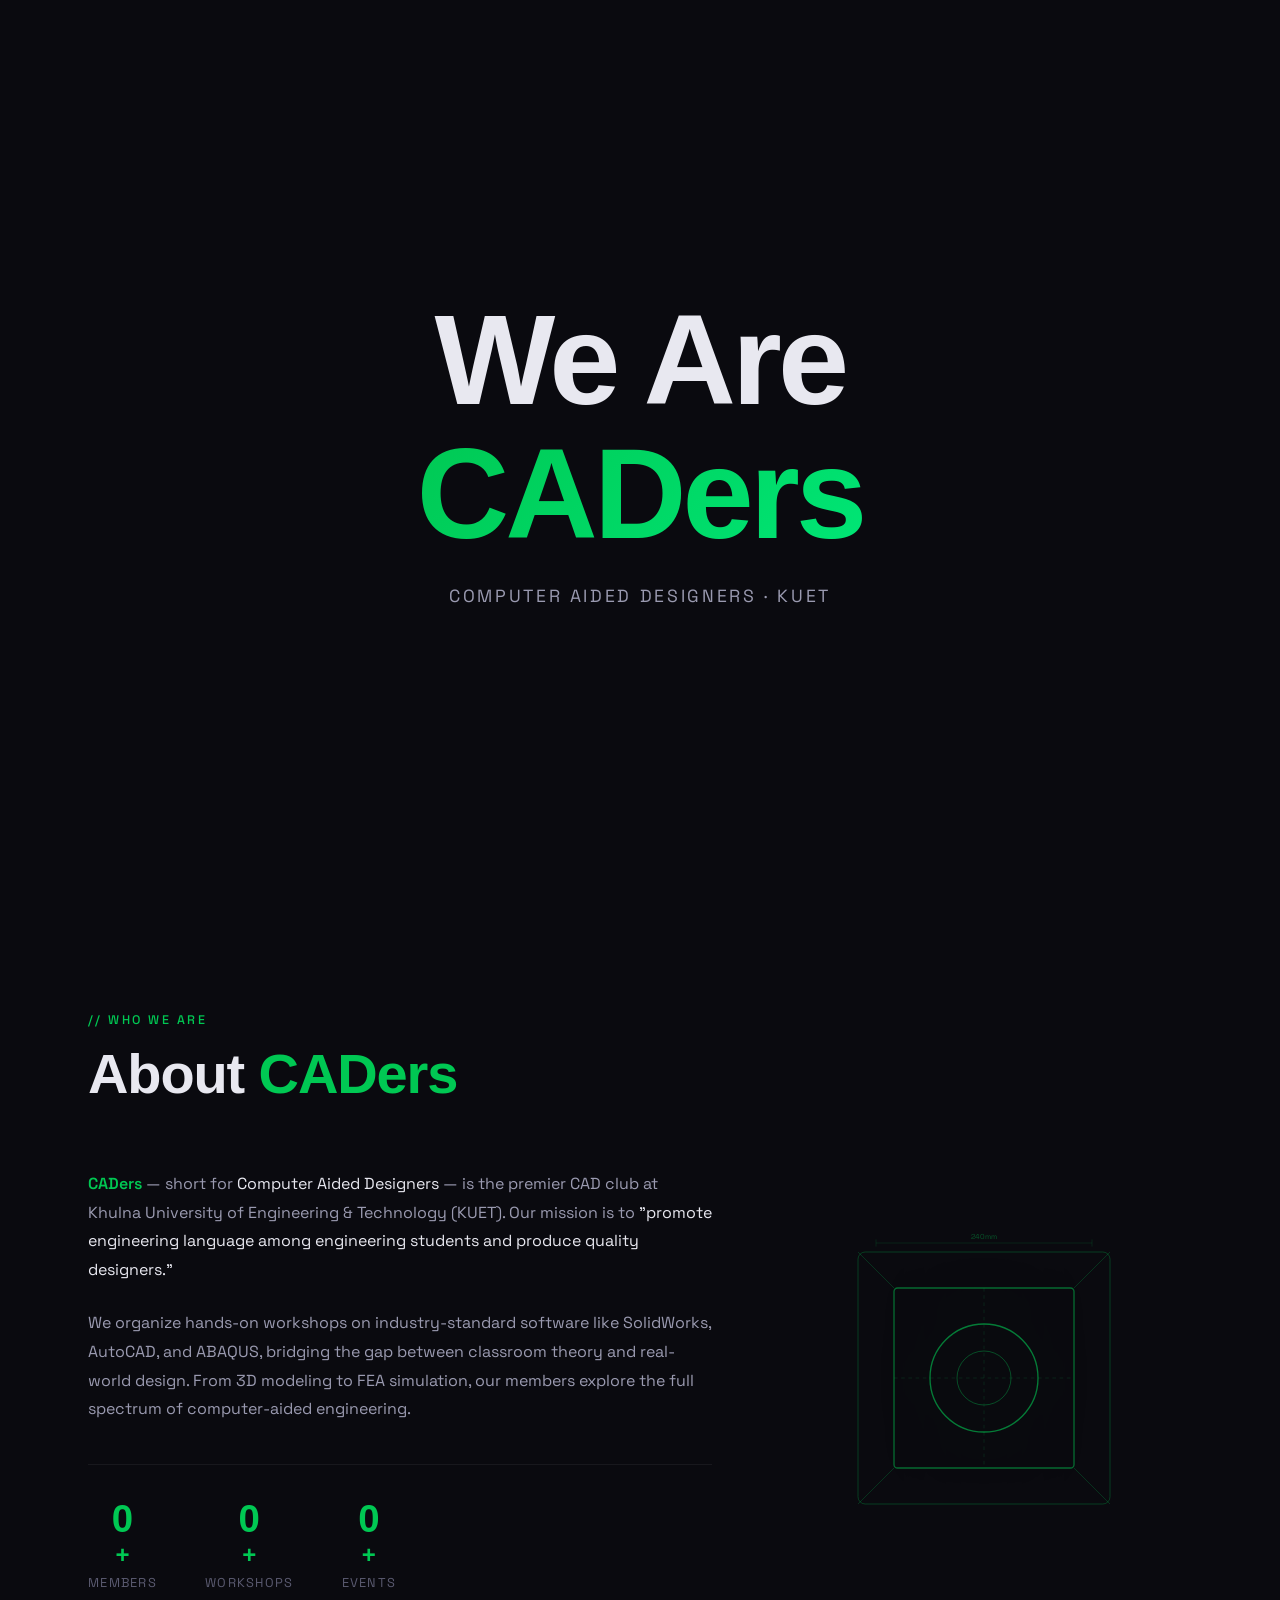
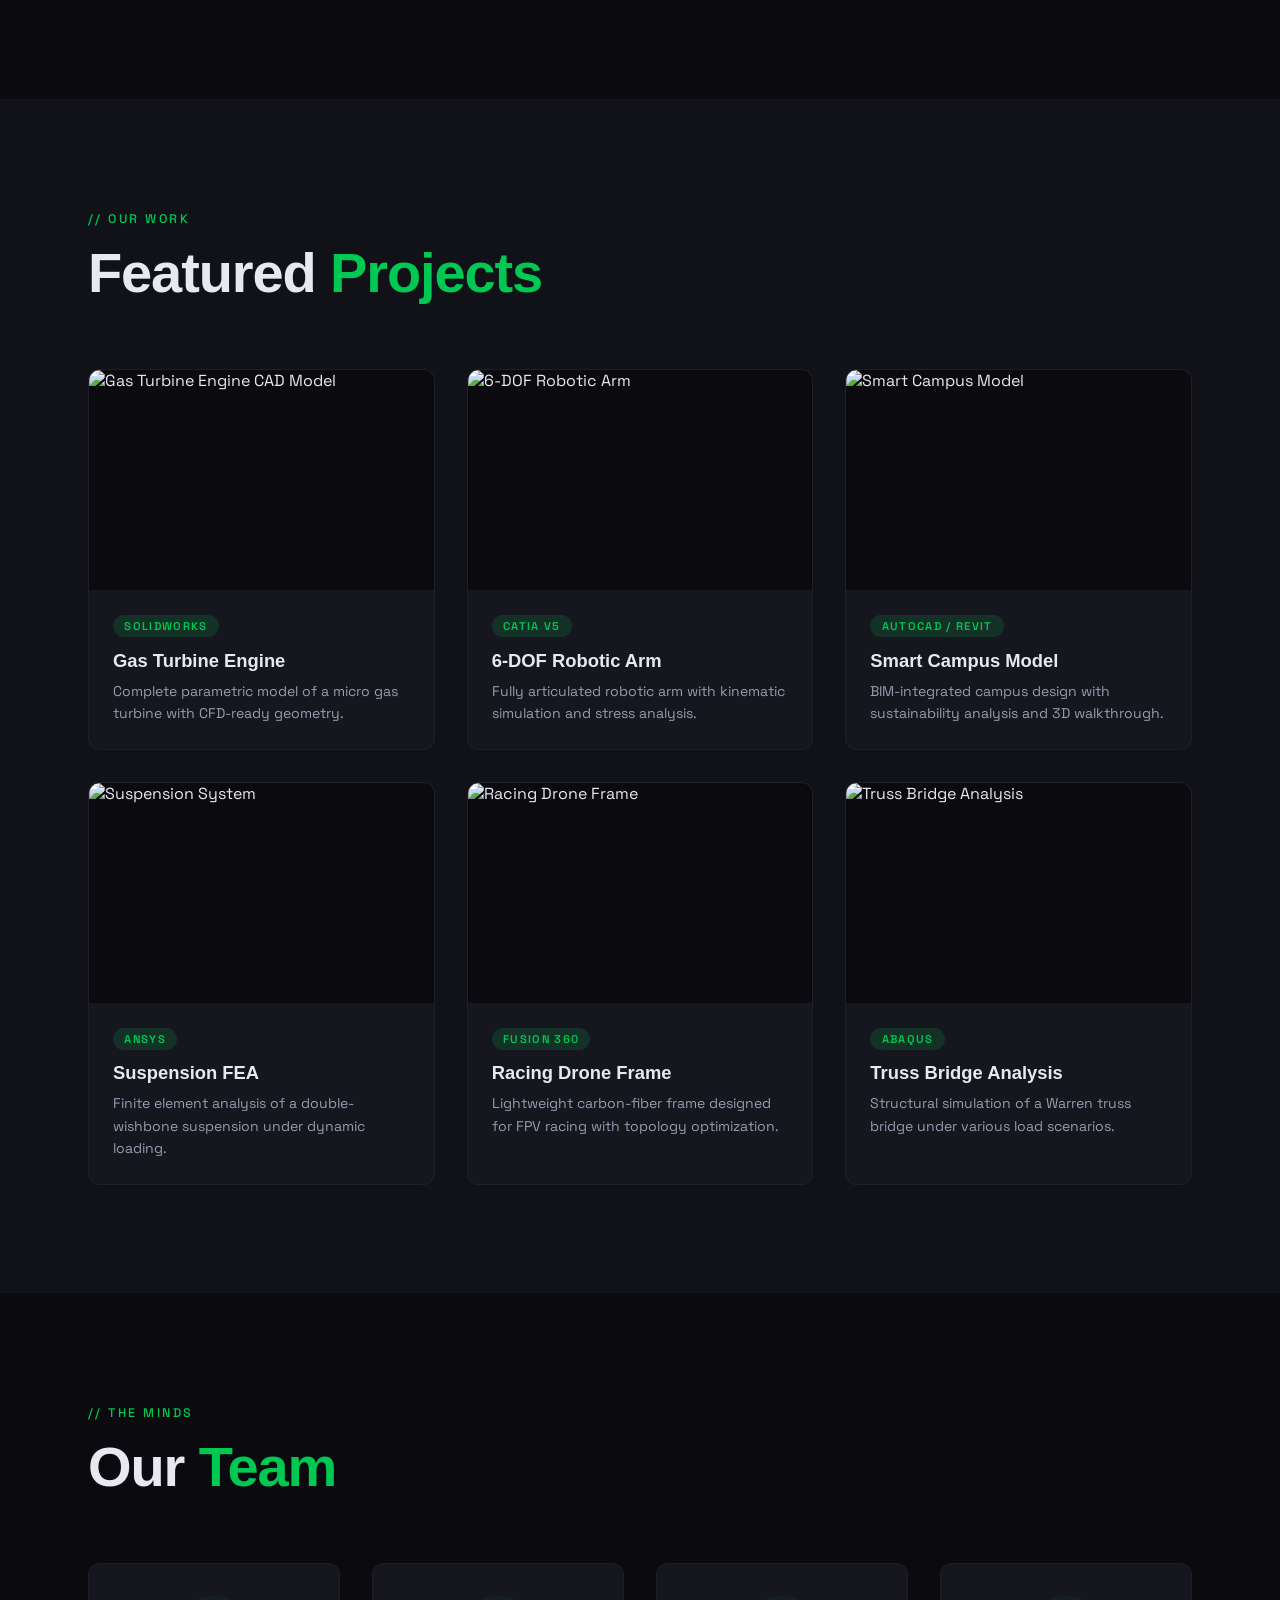
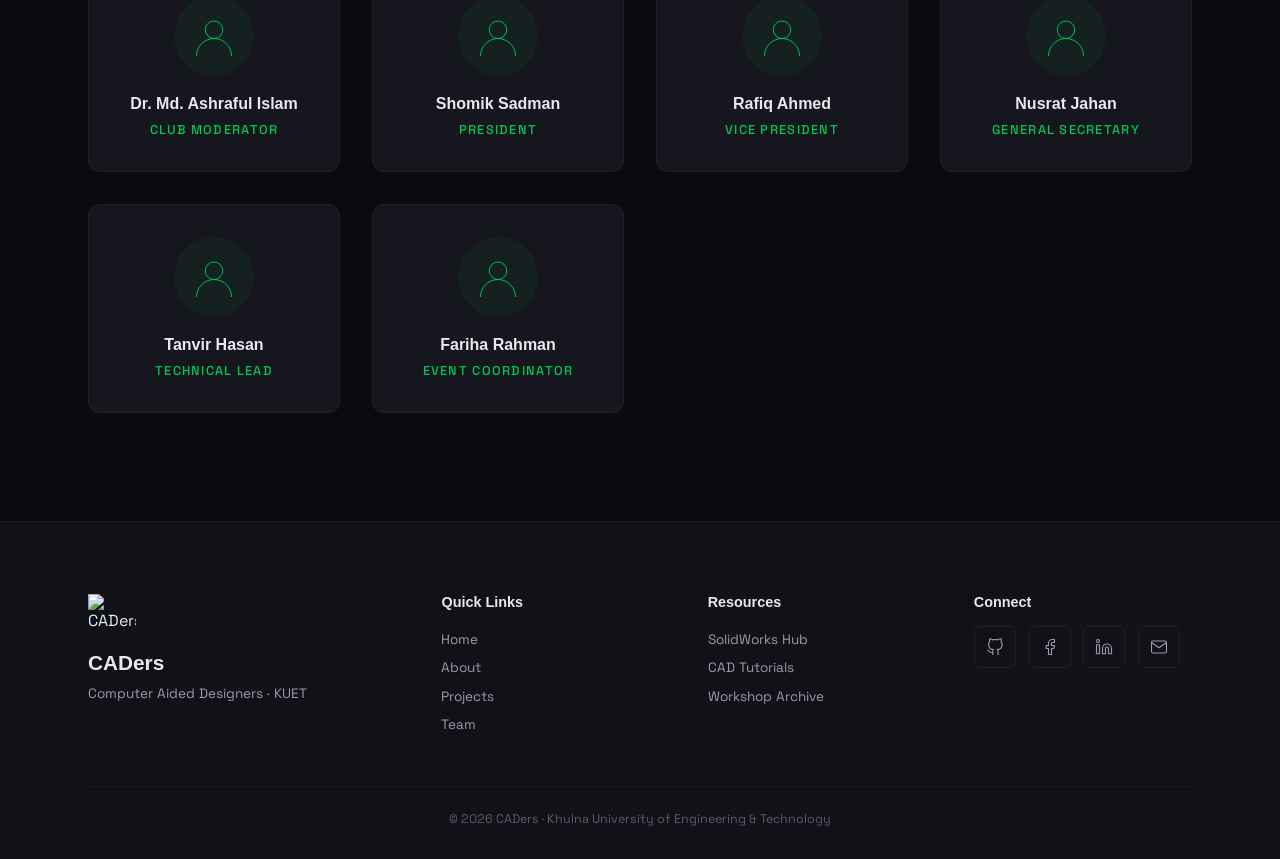
==== commit 1e5f3698: "Added_css" ====
--- a/index.html
+++ b/index.html
@@ -11,17 +11,6 @@
   <link rel="stylesheet" href="styles.css" />
 </head>
 <body>
-
-  <!-- ═══════════════════ QUOTE INTRO OVERLAY ═══════════════════ -->
-  <div id="quote-overlay" class="quote-overlay">
-    <div class="quote-content">
-      <p class="quote-text" id="quote-text">
-        "Design is not just what it looks like and feels like.<br />
-        Design is how it works."
-      </p>
-      <span class="quote-author" id="quote-author">– Steve Jobs</span>
-    </div>
-  </div>
 
   <!-- ═══════════════════ NAVBAR ═══════════════════ -->
   <nav class="navbar" id="navbar">
@@ -41,9 +30,8 @@
     </ul>
   </nav>
 
-  <!-- ═══════════════════ HERO / FOLD ANIMATION ═══════════════════ -->
+  <!-- ═══════════════════ HERO ═══════════════════ -->
   <section class="hero" id="hero">
-    <div class="hero-bg-grid"></div>
     <div class="hero-content">
       <h1 class="hero-title" id="hero-title">
         <span class="hero-line">We Are</span>
@@ -52,28 +40,6 @@
       <p class="hero-sub" id="hero-sub">Computer Aided Designers · KUET</p>
     </div>
   </section>
-
-  <!-- Scroll spacer for fold animation -->
-  <div class="fold-spacer" aria-hidden="true"></div>
-
-  <!-- Fold animation scene -->
-  <section class="scene" id="scene" aria-label="Scroll fold animation">
-    <div class="stage">
-      <div class="fold-container" id="fold">
-        <div class="panel panel-left" id="panel-left"></div>
-        <div class="panel panel-center" id="panel-center"></div>
-        <div class="panel panel-right" id="panel-right"></div>
-        <div class="edge-shadow edge-left" aria-hidden="true"></div>
-        <div class="edge-shadow edge-right" aria-hidden="true"></div>
-        <!-- Logo reveal -->
-        <div class="logo-reveal" id="logo-reveal">
-          <img src="Cader.png" alt="CADers Logo" />
-        </div>
-      </div>
-    </div>
-  </section>
-
-  <div class="fold-spacer-bottom" aria-hidden="true"></div>
 
   <!-- ═══════════════════ ABOUT ═══════════════════ -->
   <section class="section about" id="about">
@@ -310,12 +276,6 @@
     </div>
   </footer>
 
-  <!-- Cursor glow -->
-  <div class="cursor-glow" id="cursor-glow" aria-hidden="true"></div>
-
-  <!-- GSAP + ScrollTrigger CDN -->
-  <script src="https://cdnjs.cloudflare.com/ajax/libs/gsap/3.12.5/gsap.min.js"></script>
-  <script src="https://cdnjs.cloudflare.com/ajax/libs/gsap/3.12.5/ScrollTrigger.min.js"></script>
   <script src="script.js"></script>
 </body>
 </html>
--- a/styles.css
+++ b/styles.css
@@ -1,150 +1,578 @@
+/* ═══════════════════════════════════════════════════════════
+   CADers Portfolio – Styles
+   Dark futuristic theme with green (#00c853) accents
+   ═══════════════════════════════════════════════════════════ */
+
+/* ─── Tokens ──────────────────────────────────────────── */
 :root {
-  --panel-width: 140px;
-  --panel-height: 320px;
-  --line-width: 6px;
-
-  --bg-top: #ffffff;
-  --bg-bottom: #edf6ff;
-  --panel-main: #bfe6ff;
-  --panel-light: #e9f7ff;
-  --panel-border: rgba(0, 0, 0, 0.08);
-  --line-color: #111111;
-}
-
-* {
-  box-sizing: border-box;
-}
-
-html,
+  --bg-primary: #0a0a0f;
+  --bg-secondary: #111118;
+  --bg-card: #16161e;
+  --bg-card-hover: #1c1c28;
+
+  --text-primary: #e8e8f0;
+  --text-secondary: #9a9ab0;
+  --text-muted: #5a5a70;
+
+  --accent: #00c853;
+  --accent-dim: #00a844;
+  --accent-glow: rgba(0, 200, 83, 0.15);
+  --accent-glow-strong: rgba(0, 200, 83, 0.35);
+
+  --radius-sm: 6px;
+  --radius-md: 12px;
+  --radius-lg: 20px;
+
+  --font-heading: 'Outfit', sans-serif;
+  --font-body: 'Space Grotesk', sans-serif;
+
+  --transition: 0.35s cubic-bezier(0.22, 1, 0.36, 1);
+  --nav-height: 72px;
+}
+
+/* ─── Reset ───────────────────────────────────────────── */
+*, *::before, *::after { box-sizing: border-box; margin: 0; padding: 0; }
+
+html {
+  scroll-behavior: smooth;
+  scrollbar-width: thin;
+  scrollbar-color: var(--accent-dim) var(--bg-primary);
+}
+
 body {
-  margin: 0;
-  min-height: 100%;
-  font-family: Inter, Segoe UI, Roboto, Helvetica, Arial, sans-serif;
-  color: #1a2433;
-  background: linear-gradient(180deg, var(--bg-top), var(--bg-bottom));
-}
-
-.intro {
-  min-height: 28vh;
-  display: grid;
-  place-content: center;
+  font-family: var(--font-body);
+  color: var(--text-primary);
+  background: var(--bg-primary);
+  overflow-x: hidden;
+  -webkit-font-smoothing: antialiased;
+}
+
+a { color: inherit; text-decoration: none; }
+img { display: block; max-width: 100%; height: auto; }
+
+::selection {
+  background: var(--accent);
+  color: var(--bg-primary);
+}
+
+::-webkit-scrollbar { width: 6px; }
+::-webkit-scrollbar-track { background: var(--bg-primary); }
+::-webkit-scrollbar-thumb { background: var(--accent-dim); border-radius: 3px; }
+
+/* ─── Utility ─────────────────────────────────────────── */
+.container {
+  max-width: 1200px;
+  margin: 0 auto;
+  padding: 0 clamp(1.25rem, 4vw, 3rem);
+}
+
+.accent { color: var(--accent); }
+
+/* ═══════════════════════════════════════════════════════════
+   NAVBAR
+   ═══════════════════════════════════════════════════════════ */
+.navbar {
+  position: fixed;
+  top: 0;
+  left: 0;
+  right: 0;
+  height: var(--nav-height);
+  display: flex;
+  align-items: center;
+  justify-content: space-between;
+  padding: 0 clamp(1.25rem, 4vw, 3rem);
+  z-index: 1000;
+  background: rgba(10, 10, 15, 0.7);
+  backdrop-filter: blur(16px) saturate(1.4);
+  -webkit-backdrop-filter: blur(16px) saturate(1.4);
+  border-bottom: 1px solid rgba(255, 255, 255, 0.04);
+  transform: translateY(-100%);
+  transition: transform 0.6s var(--transition);
+}
+
+.navbar.visible { transform: translateY(0); }
+
+.nav-logo {
+  display: flex;
+  align-items: center;
+  gap: 0.6rem;
+  font-family: var(--font-heading);
+  font-weight: 700;
+  font-size: 1.25rem;
+  color: var(--text-primary);
+}
+
+.nav-logo-img {
+  width: 36px;
+  height: 36px;
+  object-fit: contain;
+}
+
+.nav-links {
+  display: flex;
+  gap: 2rem;
+  list-style: none;
+}
+
+.nav-links a {
+  font-size: 0.88rem;
+  font-weight: 500;
+  color: var(--text-secondary);
+  position: relative;
+  padding: 0.3rem 0;
+  transition: color var(--transition);
+}
+
+.nav-links a::after {
+  content: '';
+  position: absolute;
+  bottom: -2px;
+  left: 0;
+  width: 0;
+  height: 2px;
+  background: var(--accent);
+  transition: width var(--transition);
+}
+
+.nav-links a:hover,
+.nav-links a.active {
+  color: var(--accent);
+}
+
+.nav-links a:hover::after,
+.nav-links a.active::after {
+  width: 100%;
+}
+
+/* Mobile toggle */
+.nav-toggle {
+  display: none;
+  flex-direction: column;
+  gap: 5px;
+  background: none;
+  border: none;
+  cursor: pointer;
+  padding: 4px;
+}
+
+.nav-toggle span {
+  width: 24px;
+  height: 2px;
+  background: var(--text-primary);
+  transition: var(--transition);
+  transform-origin: center;
+}
+
+.nav-toggle.open span:nth-child(1) { transform: translateY(7px) rotate(45deg); }
+.nav-toggle.open span:nth-child(2) { opacity: 0; }
+.nav-toggle.open span:nth-child(3) { transform: translateY(-7px) rotate(-45deg); }
+
+/* ═══════════════════════════════════════════════════════════
+   HERO
+   ═══════════════════════════════════════════════════════════ */
+.hero {
+  min-height: 100vh;
+  display: grid;
+  place-items: center;
+  position: relative;
+  overflow: hidden;
+}
+
+.hero-content {
   text-align: center;
-  padding: 1rem;
-}
-
-.intro h1 {
-  margin: 0 0 0.4rem;
-  font-size: clamp(1.5rem, 2.5vw, 2.2rem);
-}
-
-.intro p {
-  margin: 0;
-  opacity: 0.75;
-}
-
-.spacer {
-  height: 60vh;
-}
-
-.scene {
-  height: 220vh;
+  z-index: 2;
   position: relative;
 }
 
-.stage {
-  position: sticky;
-  top: calc(50vh - (var(--panel-height) / 2));
-  height: var(--panel-height);
+.hero-title {
+  font-family: var(--font-heading);
+  font-size: clamp(3rem, 10vw, 8rem);
+  font-weight: 800;
+  line-height: 1.05;
+  letter-spacing: -0.03em;
+}
+
+.hero-line {
+  display: block;
+}
+
+.hero-line.accent {
+  background: linear-gradient(135deg, var(--accent), #00e676);
+  -webkit-background-clip: text;
+  -webkit-text-fill-color: transparent;
+  background-clip: text;
+}
+
+.hero-sub {
+  margin-top: 1.5rem;
+  font-size: clamp(0.9rem, 1.5vw, 1.1rem);
+  color: var(--text-secondary);
+  letter-spacing: 0.15em;
+  text-transform: uppercase;
+}
+
+/* ═══════════════════════════════════════════════════════════
+   SECTIONS – shared
+   ═══════════════════════════════════════════════════════════ */
+.section {
+  padding: clamp(5rem, 12vh, 10rem) 0;
+  position: relative;
+}
+
+.section-header {
+  margin-bottom: 4rem;
+}
+
+.section-tag {
+  display: inline-block;
+  font-family: var(--font-body);
+  font-size: 0.78rem;
+  font-weight: 500;
+  letter-spacing: 0.2em;
+  color: var(--accent);
+  margin-bottom: 0.8rem;
+}
+
+.section-title {
+  font-family: var(--font-heading);
+  font-size: clamp(2rem, 5vw, 3.5rem);
+  font-weight: 700;
+  letter-spacing: -0.02em;
+}
+
+/* ═══════════════════════════════════════════════════════════
+   ABOUT
+   ═══════════════════════════════════════════════════════════ */
+.about-grid {
+  display: grid;
+  grid-template-columns: 1.2fr 0.8fr;
+  gap: 4rem;
+  align-items: center;
+}
+
+.about-text p {
+  color: var(--text-secondary);
+  font-size: 1rem;
+  line-height: 1.8;
+  margin-bottom: 1.5rem;
+}
+
+.about-text strong { color: var(--accent); font-weight: 600; }
+.about-text em { color: var(--text-primary); font-style: normal; }
+
+.about-stats {
+  display: flex;
+  gap: 3rem;
+  margin-top: 2.5rem;
+  padding-top: 2rem;
+  border-top: 1px solid rgba(255, 255, 255, 0.06);
+}
+
+.stat-item { text-align: center; }
+
+.stat-num {
+  display: block;
+  font-family: var(--font-heading);
+  font-size: 2.4rem;
+  font-weight: 700;
+  color: var(--accent);
+}
+
+.stat-plus {
+  font-family: var(--font-heading);
+  font-size: 1.5rem;
+  font-weight: 700;
+  color: var(--accent);
+}
+
+.stat-label {
+  display: block;
+  font-size: 0.8rem;
+  color: var(--text-muted);
+  text-transform: uppercase;
+  letter-spacing: 0.1em;
+  margin-top: 0.3rem;
+}
+
+/* CAD wireframe visual */
+.about-visual {
   display: grid;
   place-items: center;
-  perspective: 1400px;
-}
-
-.fold {
-  width: calc(var(--panel-width) * 3);
-  height: var(--panel-height);
-  position: relative;
-  transform-style: preserve-3d;
-}
-
-.panel {
-  position: absolute;
-  top: 0;
-  width: var(--panel-width);
-  height: var(--panel-height);
-  border: 1px solid var(--panel-border);
-  background: linear-gradient(180deg, var(--panel-main), var(--panel-light));
-  box-shadow: 0 10px 26px rgba(12, 22, 42, 0.1), 0 3px 8px rgba(12, 22, 42, 0.07);
-  transform-style: preserve-3d;
-  backface-visibility: hidden;
-  will-change: transform, box-shadow, clip-path;
+}
+
+.cad-wireframe {
+  width: 100%;
+  max-width: 360px;
+}
+
+.cad-wireframe svg {
+  width: 100%;
+  filter: drop-shadow(0 0 30px var(--accent-glow));
+}
+
+/* ═══════════════════════════════════════════════════════════
+   PROJECTS
+   ═══════════════════════════════════════════════════════════ */
+.projects {
+  background: var(--bg-secondary);
+}
+
+.projects-grid {
+  display: grid;
+  grid-template-columns: repeat(auto-fill, minmax(340px, 1fr));
+  gap: 2rem;
+}
+
+.project-card {
+  background: var(--bg-card);
+  border: 1px solid rgba(255, 255, 255, 0.04);
+  border-radius: var(--radius-md);
   overflow: hidden;
 }
 
-.panel::before {
-  content: "";
-  position: absolute;
-  inset: 0;
-  background: linear-gradient(90deg, rgba(255, 255, 255, 0.12), transparent 25%);
-  pointer-events: none;
-}
-
-.center {
-  left: var(--panel-width);
-  background: linear-gradient(180deg, #d9f2ff, var(--panel-main));
-  transform-origin: 50% 0%;
-  border-color: rgba(0, 0, 0, 0.12);
-}
-
-.left {
-  left: 0;
-  transform-origin: 100% 50%;
-}
-
-.right {
-  left: calc(var(--panel-width) * 2);
-  transform-origin: 0% 50%;
-}
-
-.edge-shadow {
-  position: absolute;
-  top: 0;
+.project-img {
+  height: 220px;
+  overflow: hidden;
+  background: var(--bg-primary);
+}
+
+.project-img img {
+  width: 100%;
   height: 100%;
-  width: 14px;
-  pointer-events: none;
-  opacity: 0.45;
-  z-index: 5;
-}
-
-.edge-shadow.left {
-  left: calc(var(--panel-width) - 7px);
-  background: linear-gradient(90deg, rgba(0, 0, 0, 0.24), rgba(0, 0, 0, 0));
-}
-
-.edge-shadow.right {
-  left: calc((var(--panel-width) * 2) - 7px);
-  background: linear-gradient(-90deg, rgba(0, 0, 0, 0.24), rgba(0, 0, 0, 0));
-}
-
-/* Optional tiny paper-tint for side faces during fold */
-.left,
-.right {
-  background-image: linear-gradient(180deg, #bce3ff, #e8f6ff);
-}
-
-/* Responsive */
+  object-fit: cover;
+}
+
+.project-info {
+  padding: 1.5rem;
+}
+
+.project-tag {
+  display: inline-block;
+  font-size: 0.7rem;
+  font-weight: 600;
+  text-transform: uppercase;
+  letter-spacing: 0.12em;
+  color: var(--accent);
+  background: var(--accent-glow);
+  padding: 0.25rem 0.7rem;
+  border-radius: 100px;
+  margin-bottom: 0.8rem;
+}
+
+.project-info h3 {
+  font-family: var(--font-heading);
+  font-size: 1.15rem;
+  font-weight: 600;
+  margin-bottom: 0.5rem;
+}
+
+.project-info p {
+  font-size: 0.88rem;
+  color: var(--text-secondary);
+  line-height: 1.6;
+}
+
+/* ═══════════════════════════════════════════════════════════
+   TEAM
+   ═══════════════════════════════════════════════════════════ */
+.team-grid {
+  display: grid;
+  grid-template-columns: repeat(auto-fill, minmax(200px, 1fr));
+  gap: 2rem;
+}
+
+.team-card {
+  background: var(--bg-card);
+  border: 1px solid rgba(255, 255, 255, 0.04);
+  border-radius: var(--radius-md);
+  padding: 2rem 1.5rem;
+  text-align: center;
+}
+
+.team-avatar {
+  width: 80px;
+  height: 80px;
+  margin: 0 auto 1.2rem;
+  border-radius: 50%;
+  background: rgba(0, 200, 83, 0.06);
+  display: grid;
+  place-items: center;
+}
+
+.team-avatar svg {
+  width: 50px;
+  height: 50px;
+}
+
+.team-card h4 {
+  font-family: var(--font-heading);
+  font-size: 1rem;
+  font-weight: 600;
+  margin-bottom: 0.3rem;
+}
+
+.team-role {
+  font-size: 0.8rem;
+  color: var(--accent);
+  text-transform: uppercase;
+  letter-spacing: 0.1em;
+  font-weight: 500;
+}
+
+/* ═══════════════════════════════════════════════════════════
+   FOOTER
+   ═══════════════════════════════════════════════════════════ */
+.footer {
+  background: var(--bg-secondary);
+  padding: clamp(4rem, 8vh, 6rem) 0 2rem;
+  border-top: 1px solid rgba(255, 255, 255, 0.04);
+}
+
+.footer-top {
+  display: grid;
+  grid-template-columns: 1.4fr 1fr 1fr 1fr;
+  gap: 3rem;
+  margin-bottom: 3rem;
+}
+
+.footer-brand {
+  display: flex;
+  flex-direction: column;
+  gap: 0.6rem;
+}
+
+.footer-logo {
+  width: 48px;
+  height: 48px;
+  object-fit: contain;
+}
+
+.footer-brand h3 {
+  font-family: var(--font-heading);
+  font-size: 1.3rem;
+  font-weight: 700;
+}
+
+.footer-brand p {
+  font-size: 0.85rem;
+  color: var(--text-secondary);
+}
+
+.footer-links-group h4,
+.footer-connect h4 {
+  font-family: var(--font-heading);
+  font-size: 0.9rem;
+  font-weight: 600;
+  margin-bottom: 1rem;
+  color: var(--text-primary);
+}
+
+.footer-links-group a {
+  display: block;
+  font-size: 0.85rem;
+  color: var(--text-secondary);
+  padding: 0.35rem 0;
+  transition: color var(--transition);
+}
+
+.footer-links-group a:hover {
+  color: var(--accent);
+}
+
+.social-links {
+  display: flex;
+  gap: 0.8rem;
+}
+
+.social-link {
+  width: 42px;
+  height: 42px;
+  border-radius: var(--radius-sm);
+  border: 1px solid rgba(255, 255, 255, 0.06);
+  display: grid;
+  place-items: center;
+  color: var(--text-secondary);
+  transition: color var(--transition), border-color var(--transition), background var(--transition);
+}
+
+.social-link svg { width: 18px; height: 18px; }
+
+.social-link:hover {
+  color: var(--accent);
+  border-color: var(--accent-dim);
+  background: var(--accent-glow);
+}
+
+.footer-bottom {
+  border-top: 1px solid rgba(255, 255, 255, 0.04);
+  padding-top: 1.5rem;
+  text-align: center;
+}
+
+.footer-bottom p {
+  font-size: 0.78rem;
+  color: var(--text-muted);
+}
+
+/* ═══════════════════════════════════════════════════════════
+   RESPONSIVE
+   ═══════════════════════════════════════════════════════════ */
+@media (max-width: 900px) {
+  .about-grid {
+    grid-template-columns: 1fr;
+    gap: 3rem;
+  }
+
+  .about-visual { order: -1; }
+
+  .footer-top {
+    grid-template-columns: 1fr 1fr;
+    gap: 2rem;
+  }
+}
+
+@media (max-width: 768px) {
+  .nav-toggle { display: flex; }
+
+  .nav-links {
+    position: fixed;
+    top: var(--nav-height);
+    left: 0;
+    right: 0;
+    flex-direction: column;
+    background: rgba(10, 10, 15, 0.96);
+    backdrop-filter: blur(20px);
+    padding: 2rem clamp(1.25rem, 4vw, 3rem);
+    gap: 1.2rem;
+    transform: translateY(-120%);
+    transition: transform 0.4s ease;
+    border-bottom: 1px solid rgba(255, 255, 255, 0.04);
+  }
+
+  .nav-links.open { transform: translateY(0); }
+
+  .projects-grid {
+    grid-template-columns: 1fr;
+  }
+}
+
 @media (max-width: 560px) {
-  :root {
-    --panel-width: 105px;
-    --panel-height: 255px;
-    --line-width: 5px;
-  }
-
-  .scene {
-    height: 240vh;
-  }
-
-  .spacer {
-    height: 50vh;
-  }
-}
+  .about-stats {
+    flex-direction: column;
+    gap: 1.5rem;
+  }
+
+  .team-grid {
+    grid-template-columns: 1fr 1fr;
+  }
+
+  .footer-top {
+    grid-template-columns: 1fr;
+  }
+}
+
+@media (max-width: 380px) {
+  .team-grid {
+    grid-template-columns: 1fr;
+  }
+}
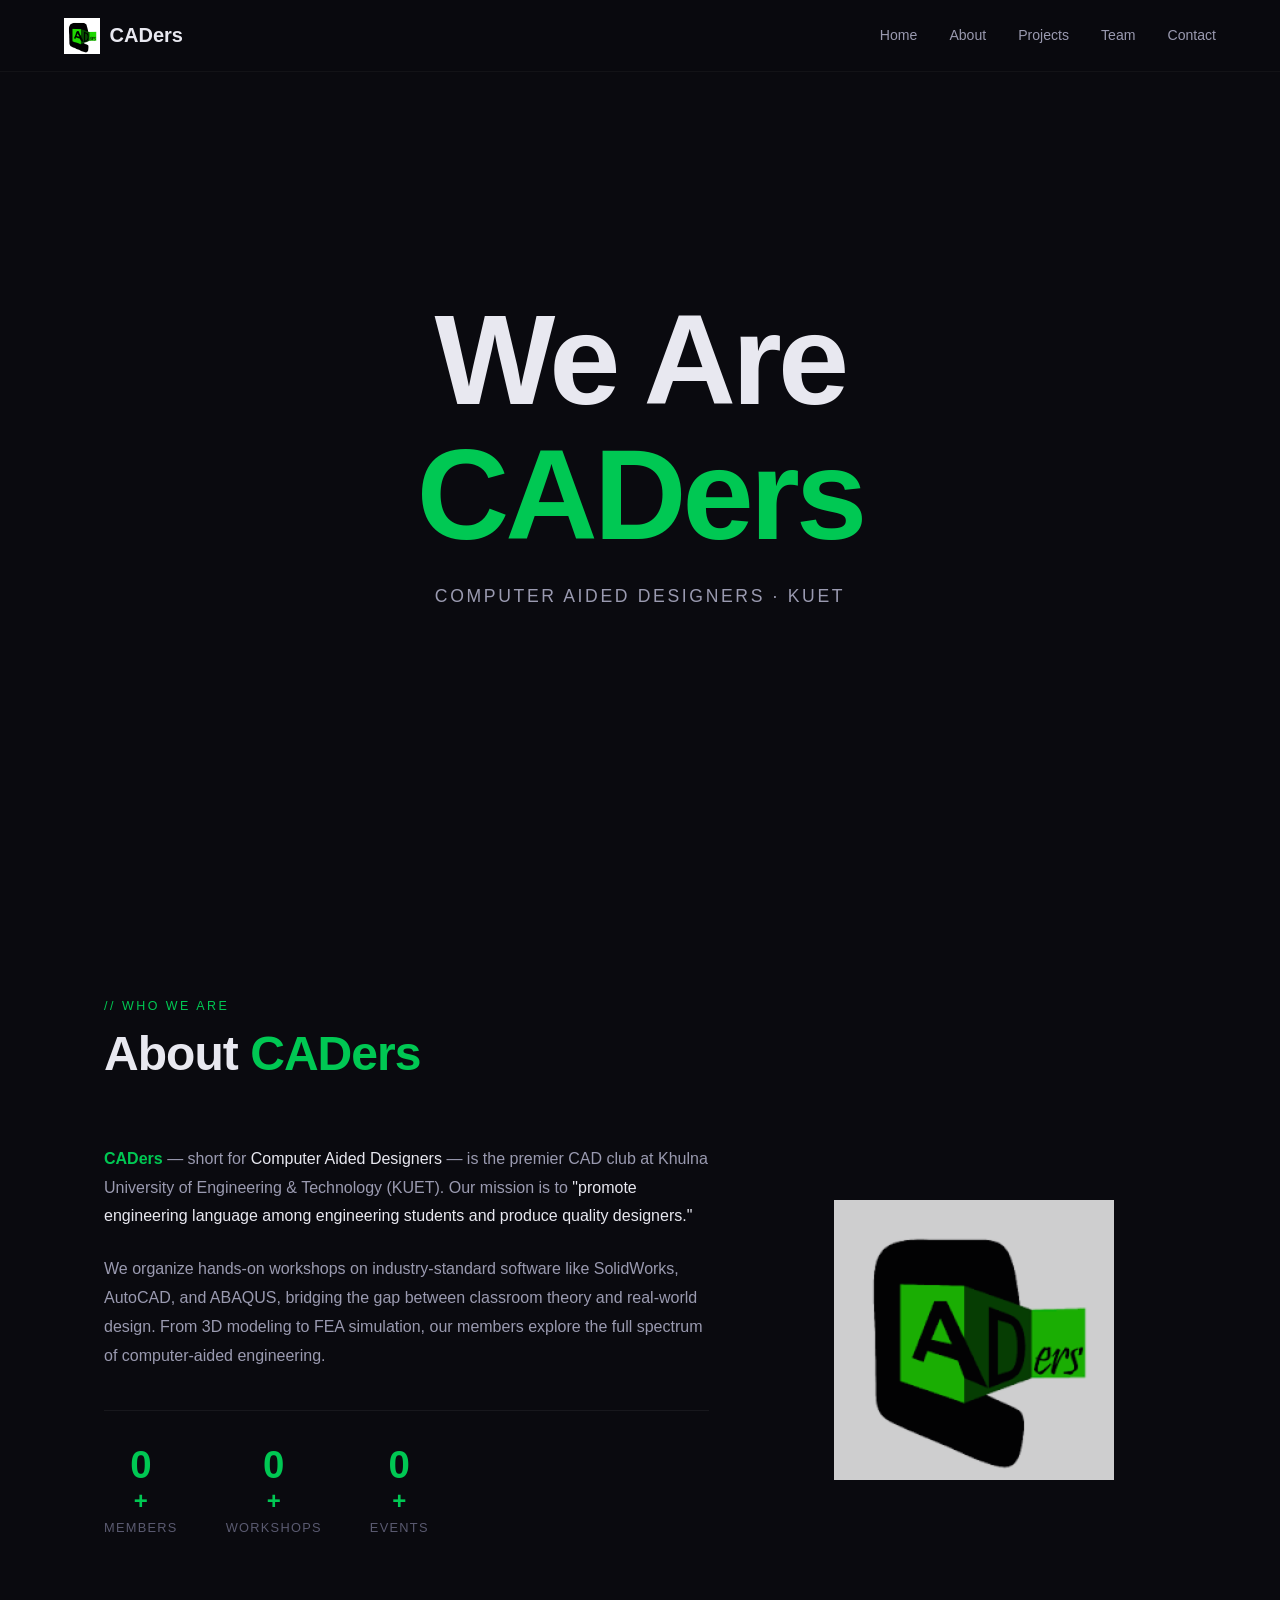
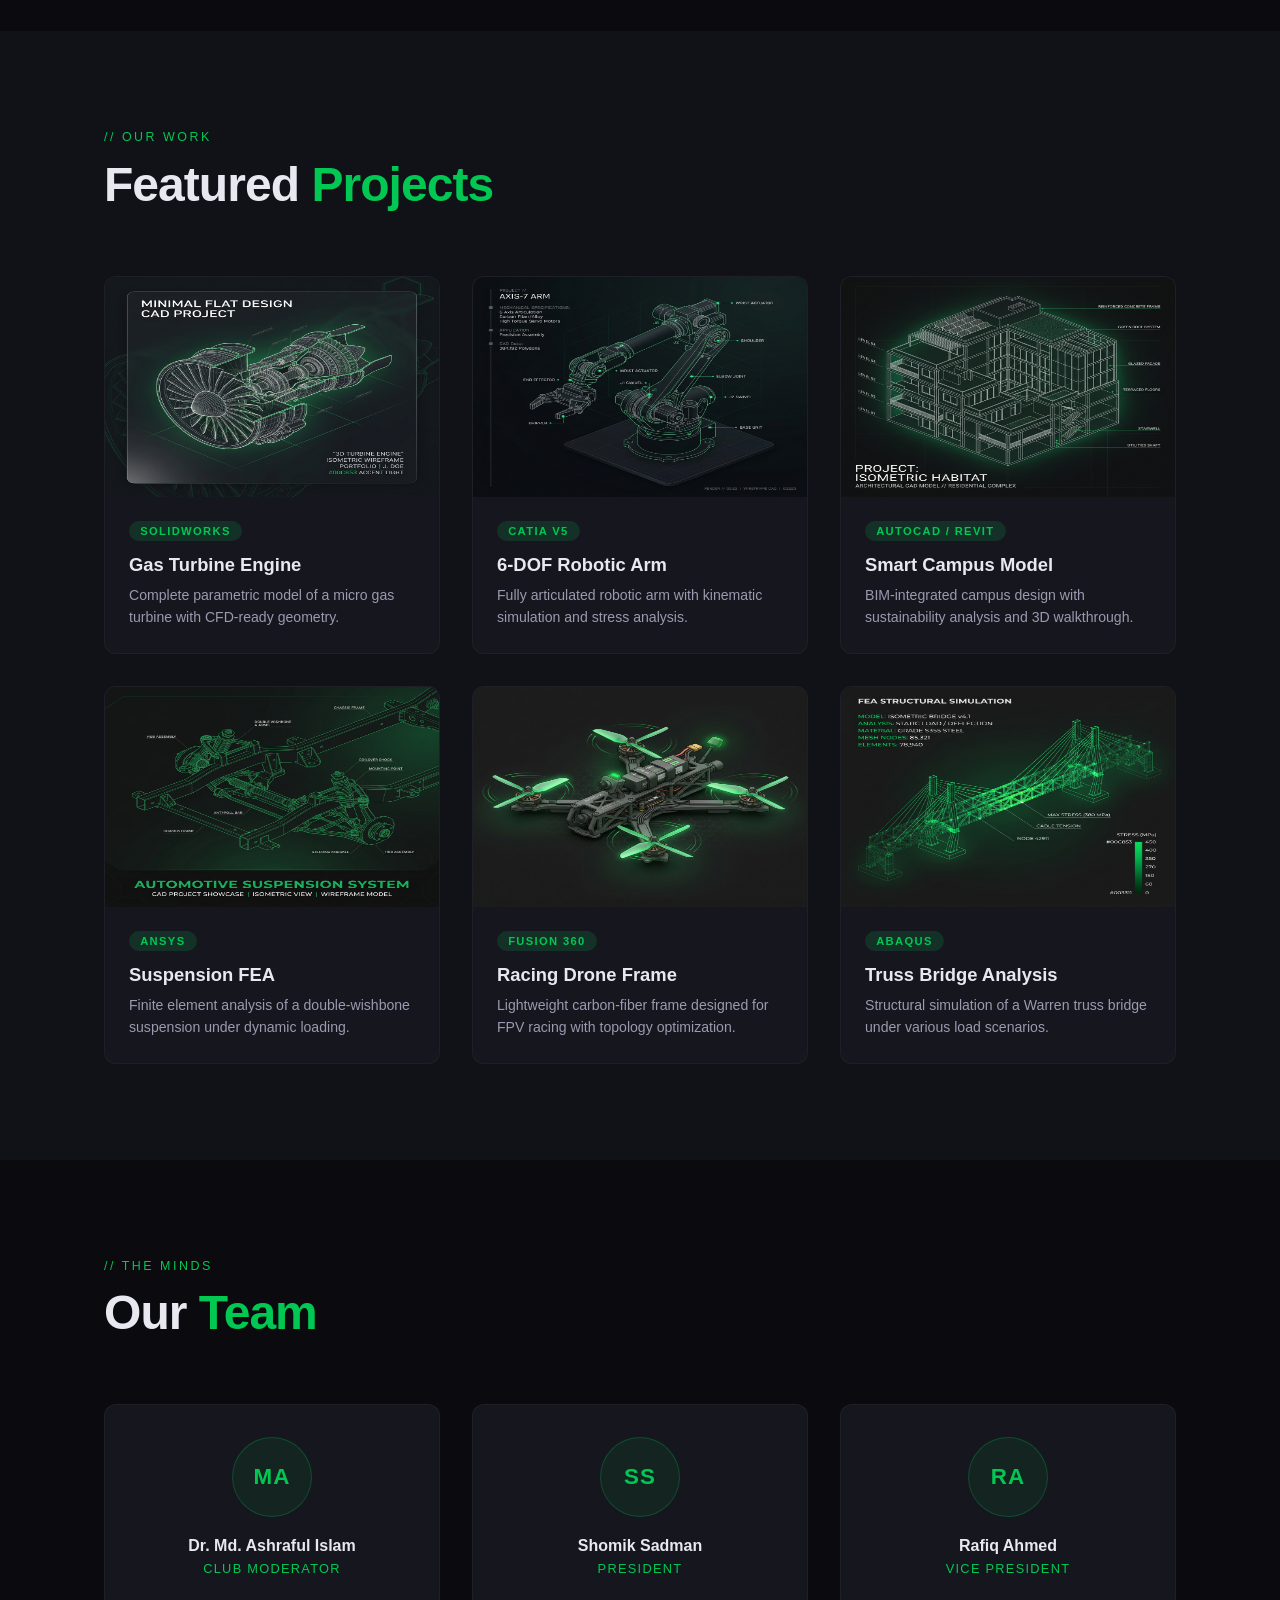
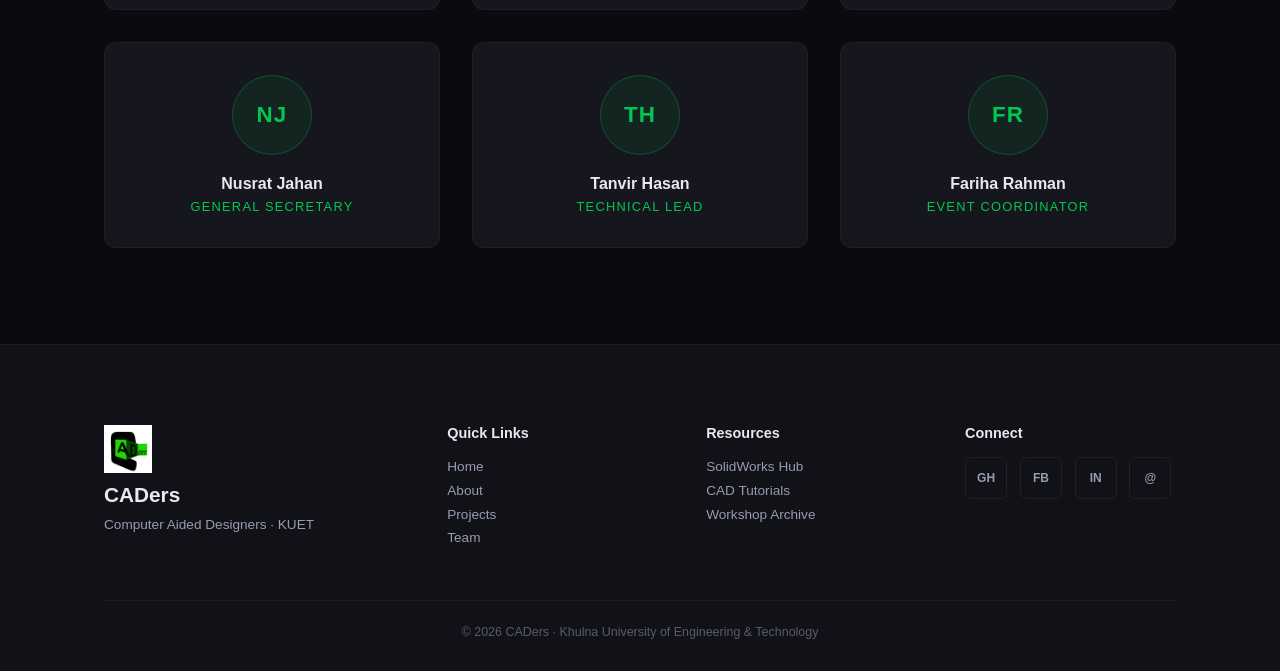
==== commit c33aa337: "modified_webpages" ====
--- a/index.html
+++ b/index.html
@@ -1,24 +1,19 @@
 <!DOCTYPE html>
-<html lang="en">
+<html>
 <head>
-  <meta charset="UTF-8" />
+  <title>CADers – Computer Aided Designers</title>
   <meta name="viewport" content="width=device-width, initial-scale=1.0" />
-  <title>CADers – Computer Aided Designers</title>
-  <meta name="description" content="CADers is a university club dedicated to Computer-Aided Design, promoting engineering language among students and producing quality designers." />
-  <link rel="preconnect" href="https://fonts.googleapis.com" />
-  <link rel="preconnect" href="https://fonts.gstatic.com" crossorigin />
-  <link href="https://fonts.googleapis.com/css2?family=Outfit:wght@300;400;500;600;700;800&family=Space+Grotesk:wght@300;400;500;600;700&display=swap" rel="stylesheet" />
   <link rel="stylesheet" href="styles.css" />
 </head>
 <body>
 
-  <!-- ═══════════════════ NAVBAR ═══════════════════ -->
-  <nav class="navbar" id="navbar">
+  <!-- NAVBAR -->
+  <div class="navbar" id="navbar">
     <a href="#" class="nav-logo">
-      <img src="Cader.png" alt="CADers Logo" class="nav-logo-img" />
+      <img src="Cader.png" alt="CADers Logo" class="nav-logo-img" width="36" height="36" />
       <span>CADers</span>
     </a>
-    <button class="nav-toggle" id="nav-toggle" aria-label="Toggle navigation">
+    <button class="nav-toggle" id="nav-toggle" title="Toggle navigation">
       <span></span><span></span><span></span>
     </button>
     <ul class="nav-links" id="nav-links">
@@ -28,10 +23,10 @@
       <li><a href="#team">Team</a></li>
       <li><a href="#contact">Contact</a></li>
     </ul>
-  </nav>
-
-  <!-- ═══════════════════ HERO ═══════════════════ -->
-  <section class="hero" id="hero">
+  </div>
+
+  <!-- HERO -->
+  <div class="hero" id="hero">
     <div class="hero-content">
       <h1 class="hero-title" id="hero-title">
         <span class="hero-line">We Are</span>
@@ -39,10 +34,10 @@
       </h1>
       <p class="hero-sub" id="hero-sub">Computer Aided Designers · KUET</p>
     </div>
-  </section>
-
-  <!-- ═══════════════════ ABOUT ═══════════════════ -->
-  <section class="section about" id="about">
+  </div>
+
+  <!-- ABOUT -->
+  <div class="section about" id="about">
     <div class="container">
       <div class="section-header">
         <span class="section-tag">// WHO WE ARE</span>
@@ -51,9 +46,9 @@
       <div class="about-grid">
         <div class="about-text">
           <p>
-            <strong>CADers</strong> — short for <em>Computer Aided Designers</em> — is the premier CAD club at
-            Khulna University of Engineering &amp; Technology (KUET). Our mission is to <em>"promote engineering
-            language among engineering students and produce quality designers."</em>
+            <span class="text-accent">CADers</span> — short for <span class="text-emphasis">Computer Aided Designers</span> — is the premier CAD club at
+            Khulna University of Engineering &amp; Technology (KUET). Our mission is to <span class="text-emphasis">"promote engineering
+            language among engineering students and produce quality designers."</span>
           </p>
           <p>
             We organize hands-on workshops on industry-standard software like SolidWorks, AutoCAD, and ABAQUS,
@@ -62,118 +57,100 @@
           </p>
           <div class="about-stats">
             <div class="stat-item">
-              <span class="stat-num" data-target="50">0</span><span class="stat-plus">+</span>
+              <span class="stat-num" id="stat-members">0</span><span class="stat-plus">+</span>
               <span class="stat-label">Members</span>
             </div>
             <div class="stat-item">
-              <span class="stat-num" data-target="15">0</span><span class="stat-plus">+</span>
+              <span class="stat-num" id="stat-workshops">0</span><span class="stat-plus">+</span>
               <span class="stat-label">Workshops</span>
             </div>
             <div class="stat-item">
-              <span class="stat-num" data-target="7">0</span><span class="stat-plus">+</span>
+              <span class="stat-num" id="stat-events">0</span><span class="stat-plus">+</span>
               <span class="stat-label">Events</span>
             </div>
           </div>
         </div>
         <div class="about-visual">
-          <div class="cad-wireframe">
-            <svg viewBox="0 0 400 400" fill="none" xmlns="http://www.w3.org/2000/svg">
-              <rect x="60" y="60" width="280" height="280" rx="8" stroke="var(--accent)" stroke-width="1" opacity="0.3"/>
-              <rect x="100" y="100" width="200" height="200" rx="4" stroke="var(--accent)" stroke-width="1.5" opacity="0.5"/>
-              <line x1="60" y1="60" x2="100" y2="100" stroke="var(--accent)" stroke-width="0.8" opacity="0.3"/>
-              <line x1="340" y1="60" x2="300" y2="100" stroke="var(--accent)" stroke-width="0.8" opacity="0.3"/>
-              <line x1="60" y1="340" x2="100" y2="300" stroke="var(--accent)" stroke-width="0.8" opacity="0.3"/>
-              <line x1="340" y1="340" x2="300" y2="300" stroke="var(--accent)" stroke-width="0.8" opacity="0.3"/>
-              <circle cx="200" cy="200" r="60" stroke="var(--accent)" stroke-width="1.5" opacity="0.6"/>
-              <circle cx="200" cy="200" r="30" stroke="var(--accent)" stroke-width="1" opacity="0.4"/>
-              <line x1="200" y1="100" x2="200" y2="300" stroke="var(--accent)" stroke-width="0.6" opacity="0.25" stroke-dasharray="4 4"/>
-              <line x1="100" y1="200" x2="300" y2="200" stroke="var(--accent)" stroke-width="0.6" opacity="0.25" stroke-dasharray="4 4"/>
-              <!-- dimension lines -->
-              <line x1="80" y1="50" x2="320" y2="50" stroke="var(--accent)" stroke-width="0.5" opacity="0.3"/>
-              <line x1="80" y1="46" x2="80" y2="54" stroke="var(--accent)" stroke-width="0.5" opacity="0.3"/>
-              <line x1="320" y1="46" x2="320" y2="54" stroke="var(--accent)" stroke-width="0.5" opacity="0.3"/>
-              <text x="200" y="46" text-anchor="middle" fill="var(--accent)" font-size="8" opacity="0.4" font-family="Space Grotesk">240mm</text>
-            </svg>
-          </div>
-        </div>
-      </div>
-    </div>
-  </section>
-
-  <!-- ═══════════════════ PROJECTS / WORK ═══════════════════ -->
-  <section class="section projects" id="projects">
+          <img src="Cader.png" alt="CADers Club Logo" class="about-logo-img" />
+        </div>
+      </div>
+    </div>
+  </div>
+
+  <!-- PROJECTS -->
+  <div class="section projects" id="projects">
     <div class="container">
       <div class="section-header">
         <span class="section-tag">// OUR WORK</span>
         <h2 class="section-title">Featured <span class="accent">Projects</span></h2>
       </div>
       <div class="projects-grid">
-        <article class="project-card" id="project-1">
-          <div class="project-img">
-            <img src="assets/project-turbine.png" alt="Gas Turbine Engine CAD Model" loading="lazy" />
+        <div class="project-card" id="project-1">
+          <div class="project-img">
+            <img src="assets/project-turbine.png" alt="Gas Turbine Engine CAD Model" />
           </div>
           <div class="project-info">
             <span class="project-tag">SolidWorks</span>
             <h3>Gas Turbine Engine</h3>
             <p>Complete parametric model of a micro gas turbine with CFD-ready geometry.</p>
           </div>
-        </article>
-        <article class="project-card" id="project-2">
-          <div class="project-img">
-            <img src="assets/project-robot.png" alt="6-DOF Robotic Arm" loading="lazy" />
+        </div>
+        <div class="project-card" id="project-2">
+          <div class="project-img">
+            <img src="assets/project-robot.png" alt="6-DOF Robotic Arm" />
           </div>
           <div class="project-info">
             <span class="project-tag">CATIA V5</span>
             <h3>6-DOF Robotic Arm</h3>
             <p>Fully articulated robotic arm with kinematic simulation and stress analysis.</p>
           </div>
-        </article>
-        <article class="project-card" id="project-3">
-          <div class="project-img">
-            <img src="assets/project-architecture.png" alt="Smart Campus Model" loading="lazy" />
+        </div>
+        <div class="project-card" id="project-3">
+          <div class="project-img">
+            <img src="assets/project-architecture.png" alt="Smart Campus Model" />
           </div>
           <div class="project-info">
             <span class="project-tag">AutoCAD / Revit</span>
             <h3>Smart Campus Model</h3>
             <p>BIM-integrated campus design with sustainability analysis and 3D walkthrough.</p>
           </div>
-        </article>
-        <article class="project-card" id="project-4">
-          <div class="project-img">
-            <img src="assets/project-automotive.png" alt="Suspension System" loading="lazy" />
+        </div>
+        <div class="project-card" id="project-4">
+          <div class="project-img">
+            <img src="assets/project-automotive.png" alt="Suspension System" />
           </div>
           <div class="project-info">
             <span class="project-tag">ANSYS</span>
             <h3>Suspension FEA</h3>
             <p>Finite element analysis of a double-wishbone suspension under dynamic loading.</p>
           </div>
-        </article>
-        <article class="project-card" id="project-5">
-          <div class="project-img">
-            <img src="assets/project-drone.png" alt="Racing Drone Frame" loading="lazy" />
+        </div>
+        <div class="project-card" id="project-5">
+          <div class="project-img">
+            <img src="assets/project-drone.png" alt="Racing Drone Frame" />
           </div>
           <div class="project-info">
             <span class="project-tag">Fusion 360</span>
             <h3>Racing Drone Frame</h3>
             <p>Lightweight carbon-fiber frame designed for FPV racing with topology optimization.</p>
           </div>
-        </article>
-        <article class="project-card" id="project-6">
-          <div class="project-img">
-            <img src="assets/project-bridge.png" alt="Truss Bridge Analysis" loading="lazy" />
+        </div>
+        <div class="project-card" id="project-6">
+          <div class="project-img">
+            <img src="assets/project-bridge.png" alt="Truss Bridge Analysis" />
           </div>
           <div class="project-info">
             <span class="project-tag">ABAQUS</span>
             <h3>Truss Bridge Analysis</h3>
             <p>Structural simulation of a Warren truss bridge under various load scenarios.</p>
           </div>
-        </article>
-      </div>
-    </div>
-  </section>
-
-  <!-- ═══════════════════ TEAM ═══════════════════ -->
-  <section class="section team" id="team">
+        </div>
+      </div>
+    </div>
+  </div>
+
+  <!-- TEAM -->
+  <div class="section team" id="team">
     <div class="container">
       <div class="section-header">
         <span class="section-tag">// THE MINDS</span>
@@ -182,91 +159,83 @@
       <div class="team-grid">
         <div class="team-card" id="team-1">
           <div class="team-avatar">
-            <svg viewBox="0 0 80 80" fill="none"><circle cx="40" cy="30" r="14" stroke="var(--accent)" stroke-width="1.5"/><path d="M12 72c0-15.46 12.54-28 28-28s28 12.54 28 28" stroke="var(--accent)" stroke-width="1.5"/></svg>
+            <span class="avatar-initials">MA</span>
           </div>
           <h4>Dr. Md. Ashraful Islam</h4>
           <span class="team-role">Club Moderator</span>
         </div>
         <div class="team-card" id="team-2">
           <div class="team-avatar">
-            <svg viewBox="0 0 80 80" fill="none"><circle cx="40" cy="30" r="14" stroke="var(--accent)" stroke-width="1.5"/><path d="M12 72c0-15.46 12.54-28 28-28s28 12.54 28 28" stroke="var(--accent)" stroke-width="1.5"/></svg>
+            <span class="avatar-initials">SS</span>
           </div>
           <h4>Shomik Sadman</h4>
           <span class="team-role">President</span>
         </div>
         <div class="team-card" id="team-3">
           <div class="team-avatar">
-            <svg viewBox="0 0 80 80" fill="none"><circle cx="40" cy="30" r="14" stroke="var(--accent)" stroke-width="1.5"/><path d="M12 72c0-15.46 12.54-28 28-28s28 12.54 28 28" stroke="var(--accent)" stroke-width="1.5"/></svg>
+            <span class="avatar-initials">RA</span>
           </div>
           <h4>Rafiq Ahmed</h4>
           <span class="team-role">Vice President</span>
         </div>
         <div class="team-card" id="team-4">
           <div class="team-avatar">
-            <svg viewBox="0 0 80 80" fill="none"><circle cx="40" cy="30" r="14" stroke="var(--accent)" stroke-width="1.5"/><path d="M12 72c0-15.46 12.54-28 28-28s28 12.54 28 28" stroke="var(--accent)" stroke-width="1.5"/></svg>
+            <span class="avatar-initials">NJ</span>
           </div>
           <h4>Nusrat Jahan</h4>
           <span class="team-role">General Secretary</span>
         </div>
         <div class="team-card" id="team-5">
           <div class="team-avatar">
-            <svg viewBox="0 0 80 80" fill="none"><circle cx="40" cy="30" r="14" stroke="var(--accent)" stroke-width="1.5"/><path d="M12 72c0-15.46 12.54-28 28-28s28 12.54 28 28" stroke="var(--accent)" stroke-width="1.5"/></svg>
+            <span class="avatar-initials">TH</span>
           </div>
           <h4>Tanvir Hasan</h4>
           <span class="team-role">Technical Lead</span>
         </div>
         <div class="team-card" id="team-6">
           <div class="team-avatar">
-            <svg viewBox="0 0 80 80" fill="none"><circle cx="40" cy="30" r="14" stroke="var(--accent)" stroke-width="1.5"/><path d="M12 72c0-15.46 12.54-28 28-28s28 12.54 28 28" stroke="var(--accent)" stroke-width="1.5"/></svg>
+            <span class="avatar-initials">FR</span>
           </div>
           <h4>Fariha Rahman</h4>
           <span class="team-role">Event Coordinator</span>
         </div>
       </div>
     </div>
-  </section>
-
-  <!-- ═══════════════════ CONTACT / FOOTER ═══════════════════ -->
-  <footer class="footer" id="contact">
+  </div>
+
+  <!-- FOOTER / CONTACT -->
+  <div class="footer" id="contact">
     <div class="container">
       <div class="footer-top">
         <div class="footer-brand">
-          <img src="Cader.png" alt="CADers" class="footer-logo" />
+          <img src="Cader.png" alt="CADers" class="footer-logo" width="48" height="48" />
           <h3>CADers</h3>
           <p>Computer Aided Designers · KUET</p>
         </div>
         <div class="footer-links-group">
           <h4>Quick Links</h4>
-          <a href="#hero">Home</a>
-          <a href="#about">About</a>
-          <a href="#projects">Projects</a>
-          <a href="#team">Team</a>
+          <ul class="footer-list">
+            <li><a href="#hero">Home</a></li>
+            <li><a href="#about">About</a></li>
+            <li><a href="#projects">Projects</a></li>
+            <li><a href="#team">Team</a></li>
+          </ul>
         </div>
         <div class="footer-links-group">
           <h4>Resources</h4>
-          <a href="#">SolidWorks Hub</a>
-          <a href="#">CAD Tutorials</a>
-          <a href="#">Workshop Archive</a>
+          <ul class="footer-list">
+            <li><a href="#">SolidWorks Hub</a></li>
+            <li><a href="#">CAD Tutorials</a></li>
+            <li><a href="#">Workshop Archive</a></li>
+          </ul>
         </div>
         <div class="footer-connect">
           <h4>Connect</h4>
           <div class="social-links">
-            <!-- GitHub -->
-            <a href="https://github.com/CADers-KUET" target="_blank" rel="noopener" aria-label="GitHub" class="social-link" id="social-github">
-              <svg viewBox="0 0 24 24" fill="none" stroke="currentColor" stroke-width="1.5" stroke-linecap="round" stroke-linejoin="round"><path d="M9 19c-5 1.5-5-2.5-7-3m14 6v-3.87a3.37 3.37 0 0 0-.94-2.61c3.14-.35 6.44-1.54 6.44-7A5.44 5.44 0 0 0 20 4.77 5.07 5.07 0 0 0 19.91 1S18.73.65 16 2.48a13.38 13.38 0 0 0-7 0C6.27.65 5.09 1 5.09 1A5.07 5.07 0 0 0 5 4.77a5.44 5.44 0 0 0-1.5 3.78c0 5.42 3.3 6.61 6.44 7A3.37 3.37 0 0 0 9 18.13V22"/></svg>
-            </a>
-            <!-- Facebook -->
-            <a href="https://www.facebook.com/groups/1449765805192308/" target="_blank" rel="noopener" aria-label="Facebook" class="social-link" id="social-facebook">
-              <svg viewBox="0 0 24 24" fill="none" stroke="currentColor" stroke-width="1.5" stroke-linecap="round" stroke-linejoin="round"><path d="M18 2h-3a5 5 0 0 0-5 5v3H7v4h3v8h4v-8h3l1-4h-4V7a1 1 0 0 1 1-1h3z"/></svg>
-            </a>
-            <!-- LinkedIn -->
-            <a href="#" target="_blank" rel="noopener" aria-label="LinkedIn" class="social-link" id="social-linkedin">
-              <svg viewBox="0 0 24 24" fill="none" stroke="currentColor" stroke-width="1.5" stroke-linecap="round" stroke-linejoin="round"><path d="M16 8a6 6 0 0 1 6 6v7h-4v-7a2 2 0 0 0-2-2 2 2 0 0 0-2 2v7h-4v-7a6 6 0 0 1 6-6z"/><rect x="2" y="9" width="4" height="12"/><circle cx="4" cy="4" r="2"/></svg>
-            </a>
-            <!-- Email -->
-            <a href="mailto:caders@kuet.ac.bd" aria-label="Email" class="social-link" id="social-email">
-              <svg viewBox="0 0 24 24" fill="none" stroke="currentColor" stroke-width="1.5" stroke-linecap="round" stroke-linejoin="round"><path d="M4 4h16c1.1 0 2 .9 2 2v12c0 1.1-.9 2-2 2H4c-1.1 0-2-.9-2-2V6c0-1.1.9-2 2-2z"/><polyline points="22,6 12,13 2,6"/></svg>
-            </a>
+            <a href="https://github.com/CADers-KUET" class="social-link" id="social-github" title="GitHub">GH</a>
+            <a href="https://www.facebook.com/groups/1449765805192308/" class="social-link" id="social-facebook" title="Facebook">FB</a>
+            <a href="#" class="social-link" id="social-linkedin" title="LinkedIn">IN</a>
+            <a href="mailto:caders@kuet.ac.bd" class="social-link" id="social-email" title="Email">@</a>
           </div>
         </div>
       </div>
@@ -274,7 +243,7 @@
         <p>&copy; 2026 CADers · Khulna University of Engineering &amp; Technology</p>
       </div>
     </div>
-  </footer>
+  </div>
 
   <script src="script.js"></script>
 </body>
--- a/styles.css
+++ b/styles.css
@@ -1,72 +1,59 @@
 /* ═══════════════════════════════════════════════════════════
    CADers Portfolio – Styles
    Dark futuristic theme with green (#00c853) accents
-   ═══════════════════════════════════════════════════════════ */
-
-/* ─── Tokens ──────────────────────────────────────────── */
-:root {
-  --bg-primary: #0a0a0f;
-  --bg-secondary: #111118;
-  --bg-card: #16161e;
-  --bg-card-hover: #1c1c28;
-
-  --text-primary: #e8e8f0;
-  --text-secondary: #9a9ab0;
-  --text-muted: #5a5a70;
-
-  --accent: #00c853;
-  --accent-dim: #00a844;
-  --accent-glow: rgba(0, 200, 83, 0.15);
-  --accent-glow-strong: rgba(0, 200, 83, 0.35);
-
-  --radius-sm: 6px;
-  --radius-md: 12px;
-  --radius-lg: 20px;
-
-  --font-heading: 'Outfit', sans-serif;
-  --font-body: 'Space Grotesk', sans-serif;
-
-  --transition: 0.35s cubic-bezier(0.22, 1, 0.36, 1);
-  --nav-height: 72px;
-}
+   Uses only allowed CSS: selectors, box model, text/fonts,
+   flexbox, grid, media queries, pseudo-classes/elements,
+   float, z-index, opacity, transitions via allowed properties
+   ═══════════════════════════════════════════════════════════ */
 
 /* ─── Reset ───────────────────────────────────────────── */
-*, *::before, *::after { box-sizing: border-box; margin: 0; padding: 0; }
+* {
+  box-sizing: border-box;
+  margin: 0;
+  padding: 0;
+}
 
 html {
   scroll-behavior: smooth;
-  scrollbar-width: thin;
-  scrollbar-color: var(--accent-dim) var(--bg-primary);
 }
 
 body {
-  font-family: var(--font-body);
-  color: var(--text-primary);
-  background: var(--bg-primary);
+  font-family: 'Space Grotesk', Arial, sans-serif;
+  color: #e8e8f0;
+  background: #0a0a0f;
   overflow-x: hidden;
-  -webkit-font-smoothing: antialiased;
-}
-
-a { color: inherit; text-decoration: none; }
-img { display: block; max-width: 100%; height: auto; }
-
-::selection {
-  background: var(--accent);
-  color: var(--bg-primary);
-}
-
-::-webkit-scrollbar { width: 6px; }
-::-webkit-scrollbar-track { background: var(--bg-primary); }
-::-webkit-scrollbar-thumb { background: var(--accent-dim); border-radius: 3px; }
+}
+
+a {
+  color: inherit;
+  text-decoration: none;
+}
+
+img {
+  display: block;
+  max-width: 100%;
+  height: auto;
+}
 
 /* ─── Utility ─────────────────────────────────────────── */
 .container {
   max-width: 1200px;
   margin: 0 auto;
-  padding: 0 clamp(1.25rem, 4vw, 3rem);
-}
-
-.accent { color: var(--accent); }
+  padding: 0 5%;
+}
+
+.accent {
+  color: #00c853;
+}
+
+.text-accent {
+  color: #00c853;
+  font-weight: 600;
+}
+
+.text-emphasis {
+  color: #e8e8f0;
+}
 
 /* ═══════════════════════════════════════════════════════════
    NAVBAR
@@ -76,36 +63,29 @@
   top: 0;
   left: 0;
   right: 0;
-  height: var(--nav-height);
+  height: 72px;
   display: flex;
   align-items: center;
   justify-content: space-between;
-  padding: 0 clamp(1.25rem, 4vw, 3rem);
+  padding: 0 5%;
   z-index: 1000;
-  background: rgba(10, 10, 15, 0.7);
-  backdrop-filter: blur(16px) saturate(1.4);
-  -webkit-backdrop-filter: blur(16px) saturate(1.4);
+  background: rgba(10, 10, 15, 0.92);
   border-bottom: 1px solid rgba(255, 255, 255, 0.04);
-  transform: translateY(-100%);
-  transition: transform 0.6s var(--transition);
-}
-
-.navbar.visible { transform: translateY(0); }
+}
 
 .nav-logo {
   display: flex;
   align-items: center;
   gap: 0.6rem;
-  font-family: var(--font-heading);
+  font-family: 'Outfit', Arial, sans-serif;
   font-weight: 700;
   font-size: 1.25rem;
-  color: var(--text-primary);
+  color: #e8e8f0;
 }
 
 .nav-logo-img {
   width: 36px;
   height: 36px;
-  object-fit: contain;
 }
 
 .nav-links {
@@ -117,26 +97,25 @@
 .nav-links a {
   font-size: 0.88rem;
   font-weight: 500;
-  color: var(--text-secondary);
-  position: relative;
+  color: #9a9ab0;
   padding: 0.3rem 0;
-  transition: color var(--transition);
-}
-
+}
+
+.nav-links a:hover {
+  color: #00c853;
+}
+
+.nav-links a.active {
+  color: #00c853;
+}
+
+/* Underline effect using pseudo-element */
 .nav-links a::after {
   content: '';
-  position: absolute;
-  bottom: -2px;
-  left: 0;
+  display: block;
   width: 0;
   height: 2px;
-  background: var(--accent);
-  transition: width var(--transition);
-}
-
-.nav-links a:hover,
-.nav-links a.active {
-  color: var(--accent);
+  background: #00c853;
 }
 
 .nav-links a:hover::after,
@@ -156,24 +135,20 @@
 }
 
 .nav-toggle span {
+  display: block;
   width: 24px;
   height: 2px;
-  background: var(--text-primary);
-  transition: var(--transition);
-  transform-origin: center;
-}
-
-.nav-toggle.open span:nth-child(1) { transform: translateY(7px) rotate(45deg); }
-.nav-toggle.open span:nth-child(2) { opacity: 0; }
-.nav-toggle.open span:nth-child(3) { transform: translateY(-7px) rotate(-45deg); }
+  background: #e8e8f0;
+}
 
 /* ═══════════════════════════════════════════════════════════
    HERO
    ═══════════════════════════════════════════════════════════ */
 .hero {
   min-height: 100vh;
-  display: grid;
-  place-items: center;
+  display: flex;
+  align-items: center;
+  justify-content: center;
   position: relative;
   overflow: hidden;
 }
@@ -185,8 +160,8 @@
 }
 
 .hero-title {
-  font-family: var(--font-heading);
-  font-size: clamp(3rem, 10vw, 8rem);
+  font-family: 'Outfit', Arial, sans-serif;
+  font-size: 8rem;
   font-weight: 800;
   line-height: 1.05;
   letter-spacing: -0.03em;
@@ -197,16 +172,13 @@
 }
 
 .hero-line.accent {
-  background: linear-gradient(135deg, var(--accent), #00e676);
-  -webkit-background-clip: text;
-  -webkit-text-fill-color: transparent;
-  background-clip: text;
+  color: #00c853;
 }
 
 .hero-sub {
   margin-top: 1.5rem;
-  font-size: clamp(0.9rem, 1.5vw, 1.1rem);
-  color: var(--text-secondary);
+  font-size: 1.1rem;
+  color: #9a9ab0;
   letter-spacing: 0.15em;
   text-transform: uppercase;
 }
@@ -215,7 +187,7 @@
    SECTIONS – shared
    ═══════════════════════════════════════════════════════════ */
 .section {
-  padding: clamp(5rem, 12vh, 10rem) 0;
+  padding: 6rem 0;
   position: relative;
 }
 
@@ -225,17 +197,17 @@
 
 .section-tag {
   display: inline-block;
-  font-family: var(--font-body);
+  font-family: 'Space Grotesk', Arial, sans-serif;
   font-size: 0.78rem;
   font-weight: 500;
   letter-spacing: 0.2em;
-  color: var(--accent);
+  color: #00c853;
   margin-bottom: 0.8rem;
 }
 
 .section-title {
-  font-family: var(--font-heading);
-  font-size: clamp(2rem, 5vw, 3.5rem);
+  font-family: 'Outfit', Arial, sans-serif;
+  font-size: 3rem;
   font-weight: 700;
   letter-spacing: -0.02em;
 }
@@ -251,14 +223,11 @@
 }
 
 .about-text p {
-  color: var(--text-secondary);
+  color: #9a9ab0;
   font-size: 1rem;
   line-height: 1.8;
   margin-bottom: 1.5rem;
 }
-
-.about-text strong { color: var(--accent); font-weight: 600; }
-.about-text em { color: var(--text-primary); font-style: normal; }
 
 .about-stats {
   display: flex;
@@ -268,78 +237,80 @@
   border-top: 1px solid rgba(255, 255, 255, 0.06);
 }
 
-.stat-item { text-align: center; }
+.stat-item {
+  text-align: center;
+}
 
 .stat-num {
   display: block;
-  font-family: var(--font-heading);
+  font-family: 'Outfit', Arial, sans-serif;
   font-size: 2.4rem;
   font-weight: 700;
-  color: var(--accent);
+  color: #00c853;
 }
 
 .stat-plus {
-  font-family: var(--font-heading);
+  font-family: 'Outfit', Arial, sans-serif;
   font-size: 1.5rem;
   font-weight: 700;
-  color: var(--accent);
+  color: #00c853;
 }
 
 .stat-label {
   display: block;
   font-size: 0.8rem;
-  color: var(--text-muted);
+  color: #5a5a70;
   text-transform: uppercase;
   letter-spacing: 0.1em;
   margin-top: 0.3rem;
 }
 
-/* CAD wireframe visual */
+/* About visual – club logo */
 .about-visual {
-  display: grid;
-  place-items: center;
-}
-
-.cad-wireframe {
+  display: flex;
+  align-items: center;
+  justify-content: center;
+}
+
+.about-logo-img {
   width: 100%;
-  max-width: 360px;
-}
-
-.cad-wireframe svg {
-  width: 100%;
-  filter: drop-shadow(0 0 30px var(--accent-glow));
+  max-width: 280px;
+  opacity: 0.8;
 }
 
 /* ═══════════════════════════════════════════════════════════
    PROJECTS
    ═══════════════════════════════════════════════════════════ */
 .projects {
-  background: var(--bg-secondary);
+  background: #111118;
 }
 
 .projects-grid {
   display: grid;
-  grid-template-columns: repeat(auto-fill, minmax(340px, 1fr));
+  grid-template-columns: repeat(3, 1fr);
   gap: 2rem;
 }
 
 .project-card {
-  background: var(--bg-card);
+  background: #16161e;
   border: 1px solid rgba(255, 255, 255, 0.04);
-  border-radius: var(--radius-md);
+  border-radius: 12px;
   overflow: hidden;
+}
+
+.project-card:hover {
+  border-color: rgba(0, 200, 83, 0.3);
 }
 
 .project-img {
   height: 220px;
   overflow: hidden;
-  background: var(--bg-primary);
+  background: #0a0a0f;
 }
 
 .project-img img {
   width: 100%;
-  height: 100%;
-  object-fit: cover;
+  height: 220px;
 }
 
 .project-info {
@@ -352,15 +323,15 @@
   font-weight: 600;
   text-transform: uppercase;
   letter-spacing: 0.12em;
-  color: var(--accent);
-  background: var(--accent-glow);
+  color: #00c853;
+  background: rgba(0, 200, 83, 0.15);
   padding: 0.25rem 0.7rem;
   border-radius: 100px;
   margin-bottom: 0.8rem;
 }
 
 .project-info h3 {
-  font-family: var(--font-heading);
+  font-family: 'Outfit', Arial, sans-serif;
   font-size: 1.15rem;
   font-weight: 600;
   margin-bottom: 0.5rem;
@@ -368,7 +339,7 @@
 
 .project-info p {
   font-size: 0.88rem;
-  color: var(--text-secondary);
+  color: #9a9ab0;
   line-height: 1.6;
 }
 
@@ -377,16 +348,20 @@
    ═══════════════════════════════════════════════════════════ */
 .team-grid {
   display: grid;
-  grid-template-columns: repeat(auto-fill, minmax(200px, 1fr));
+  grid-template-columns: repeat(3, 1fr);
   gap: 2rem;
 }
 
 .team-card {
-  background: var(--bg-card);
+  background: #16161e;
   border: 1px solid rgba(255, 255, 255, 0.04);
-  border-radius: var(--radius-md);
+  border-radius: 12px;
   padding: 2rem 1.5rem;
   text-align: center;
+}
+
+.team-card:hover {
+  border-color: rgba(0, 200, 83, 0.3);
 }
 
 .team-avatar {
@@ -394,18 +369,23 @@
   height: 80px;
   margin: 0 auto 1.2rem;
   border-radius: 50%;
-  background: rgba(0, 200, 83, 0.06);
-  display: grid;
-  place-items: center;
-}
-
-.team-avatar svg {
-  width: 50px;
-  height: 50px;
+  background: rgba(0, 200, 83, 0.08);
+  border: 1px solid rgba(0, 200, 83, 0.25);
+  display: flex;
+  align-items: center;
+  justify-content: center;
+}
+
+.avatar-initials {
+  font-family: 'Outfit', Arial, sans-serif;
+  font-size: 1.4rem;
+  font-weight: 700;
+  color: #00c853;
+  letter-spacing: 0.05em;
 }
 
 .team-card h4 {
-  font-family: var(--font-heading);
+  font-family: 'Outfit', Arial, sans-serif;
   font-size: 1rem;
   font-weight: 600;
   margin-bottom: 0.3rem;
@@ -413,7 +393,7 @@
 
 .team-role {
   font-size: 0.8rem;
-  color: var(--accent);
+  color: #00c853;
   text-transform: uppercase;
   letter-spacing: 0.1em;
   font-weight: 500;
@@ -423,8 +403,8 @@
    FOOTER
    ═══════════════════════════════════════════════════════════ */
 .footer {
-  background: var(--bg-secondary);
-  padding: clamp(4rem, 8vh, 6rem) 0 2rem;
+  background: #111118;
+  padding: 5rem 0 2rem;
   border-top: 1px solid rgba(255, 255, 255, 0.04);
 }
 
@@ -444,39 +424,43 @@
 .footer-logo {
   width: 48px;
   height: 48px;
-  object-fit: contain;
 }
 
 .footer-brand h3 {
-  font-family: var(--font-heading);
+  font-family: 'Outfit', Arial, sans-serif;
   font-size: 1.3rem;
   font-weight: 700;
 }
 
 .footer-brand p {
   font-size: 0.85rem;
-  color: var(--text-secondary);
+  color: #9a9ab0;
 }
 
 .footer-links-group h4,
 .footer-connect h4 {
-  font-family: var(--font-heading);
+  font-family: 'Outfit', Arial, sans-serif;
   font-size: 0.9rem;
   font-weight: 600;
   margin-bottom: 1rem;
-  color: var(--text-primary);
-}
-
-.footer-links-group a {
-  display: block;
+  color: #e8e8f0;
+}
+
+.footer-list {
+  list-style: none;
+}
+
+.footer-list li {
+  margin-bottom: 0.35rem;
+}
+
+.footer-list a {
   font-size: 0.85rem;
-  color: var(--text-secondary);
-  padding: 0.35rem 0;
-  transition: color var(--transition);
-}
-
-.footer-links-group a:hover {
-  color: var(--accent);
+  color: #9a9ab0;
+}
+
+.footer-list a:hover {
+  color: #00c853;
 }
 
 .social-links {
@@ -487,20 +471,22 @@
 .social-link {
   width: 42px;
   height: 42px;
-  border-radius: var(--radius-sm);
+  border-radius: 6px;
   border: 1px solid rgba(255, 255, 255, 0.06);
-  display: grid;
-  place-items: center;
-  color: var(--text-secondary);
-  transition: color var(--transition), border-color var(--transition), background var(--transition);
-}
-
-.social-link svg { width: 18px; height: 18px; }
+  display: flex;
+  align-items: center;
+  justify-content: center;
+  color: #9a9ab0;
+  font-family: 'Space Grotesk', Arial, sans-serif;
+  font-size: 0.75rem;
+  font-weight: 600;
+  text-decoration: none;
+}
 
 .social-link:hover {
-  color: var(--accent);
-  border-color: var(--accent-dim);
-  background: var(--accent-glow);
+  color: #00c853;
+  border-color: #00a844;
+  background: rgba(0, 200, 83, 0.15);
 }
 
 .footer-bottom {
@@ -511,19 +497,33 @@
 
 .footer-bottom p {
   font-size: 0.78rem;
-  color: var(--text-muted);
+  color: #5a5a70;
 }
 
 /* ═══════════════════════════════════════════════════════════
    RESPONSIVE
    ═══════════════════════════════════════════════════════════ */
 @media (max-width: 900px) {
+  .hero-title {
+    font-size: 4rem;
+  }
+
+  .section-title {
+    font-size: 2rem;
+  }
+
   .about-grid {
     grid-template-columns: 1fr;
     gap: 3rem;
   }
 
-  .about-visual { order: -1; }
+  .projects-grid {
+    grid-template-columns: repeat(2, 1fr);
+  }
+
+  .team-grid {
+    grid-template-columns: repeat(2, 1fr);
+  }
 
   .footer-top {
     grid-template-columns: 1fr 1fr;
@@ -532,24 +532,35 @@
 }
 
 @media (max-width: 768px) {
-  .nav-toggle { display: flex; }
+  .nav-toggle {
+    display: flex;
+  }
 
   .nav-links {
     position: fixed;
-    top: var(--nav-height);
+    top: 72px;
     left: 0;
     right: 0;
     flex-direction: column;
     background: rgba(10, 10, 15, 0.96);
-    backdrop-filter: blur(20px);
-    padding: 2rem clamp(1.25rem, 4vw, 3rem);
+    padding: 2rem 5%;
     gap: 1.2rem;
-    transform: translateY(-120%);
-    transition: transform 0.4s ease;
+    display: none;
     border-bottom: 1px solid rgba(255, 255, 255, 0.04);
   }
 
-  .nav-links.open { transform: translateY(0); }
+  .nav-links.open {
+    display: flex;
+    flex-direction: column;
+  }
+
+  .hero-title {
+    font-size: 3rem;
+  }
+
+  .hero-sub {
+    font-size: 0.9rem;
+  }
 
   .projects-grid {
     grid-template-columns: 1fr;
@@ -563,16 +574,10 @@
   }
 
   .team-grid {
-    grid-template-columns: 1fr 1fr;
+    grid-template-columns: 1fr;
   }
 
   .footer-top {
     grid-template-columns: 1fr;
   }
 }
-
-@media (max-width: 380px) {
-  .team-grid {
-    grid-template-columns: 1fr;
-  }
-}
